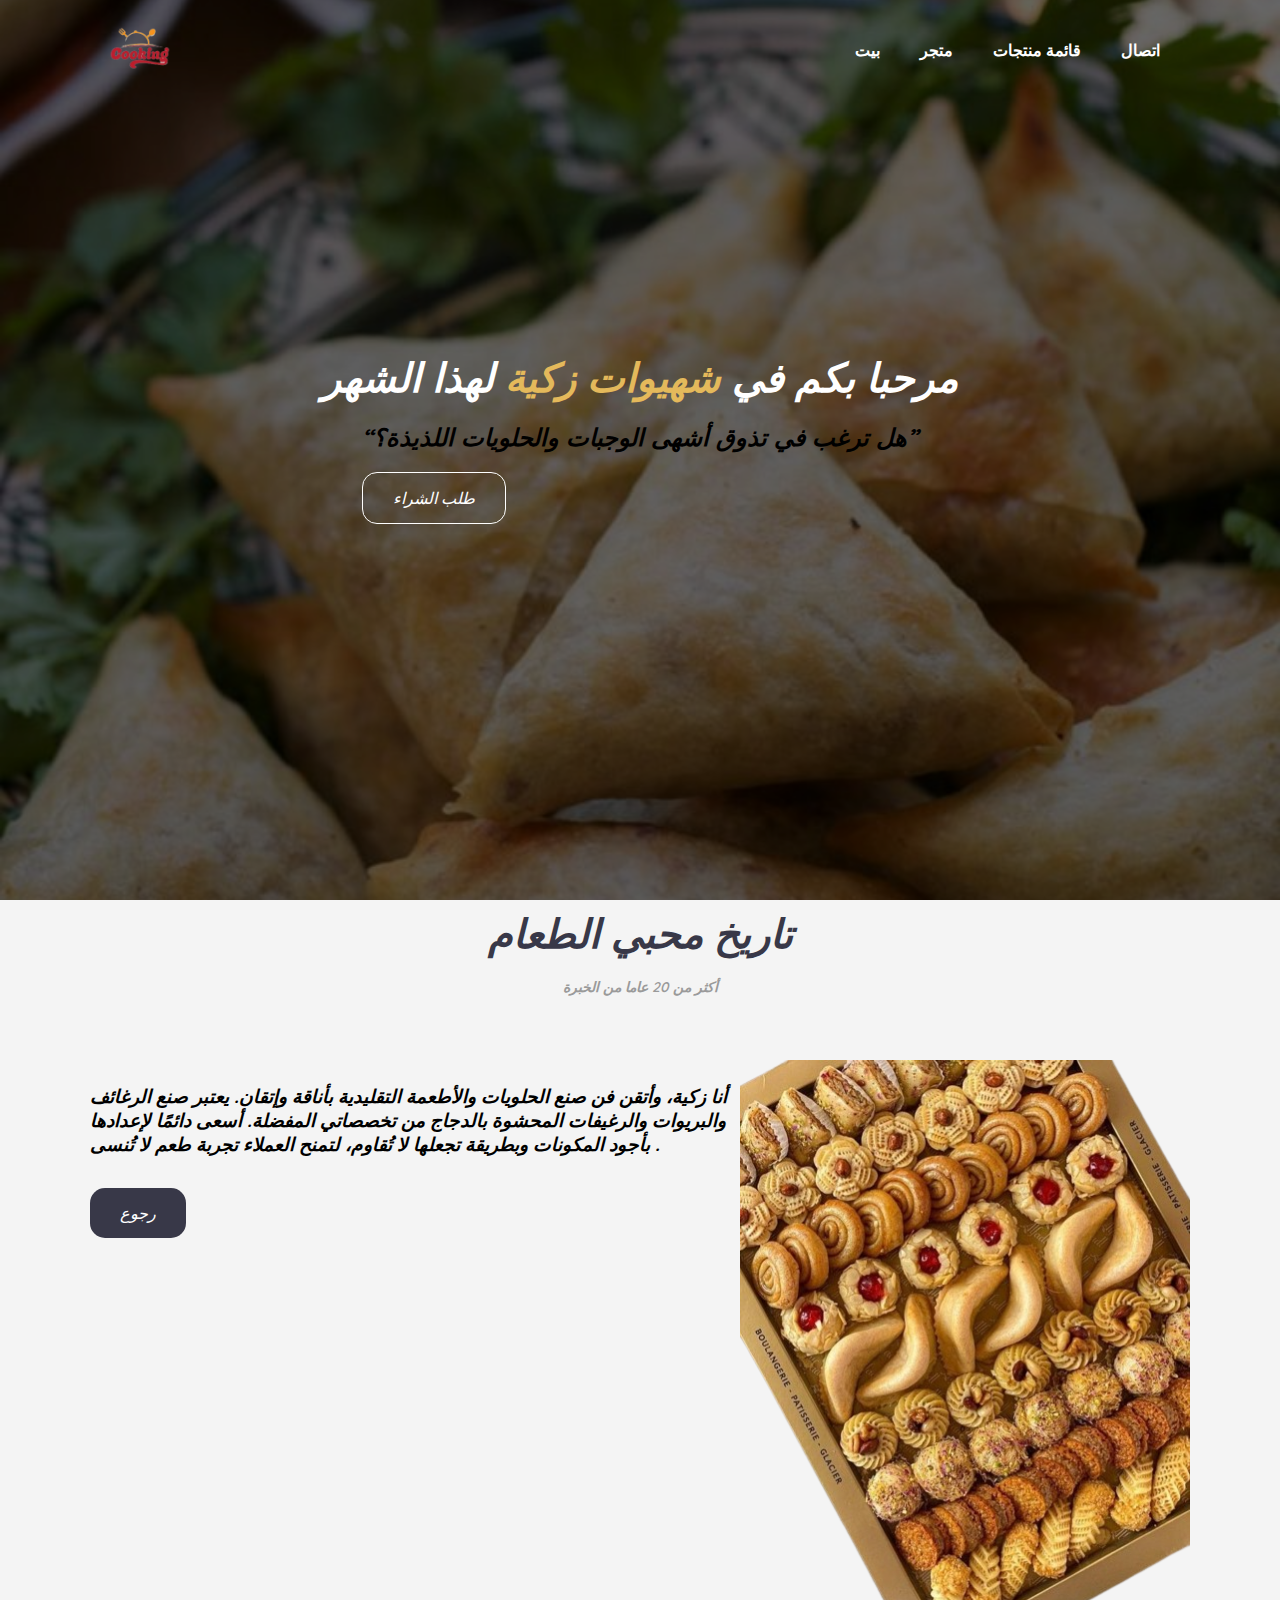
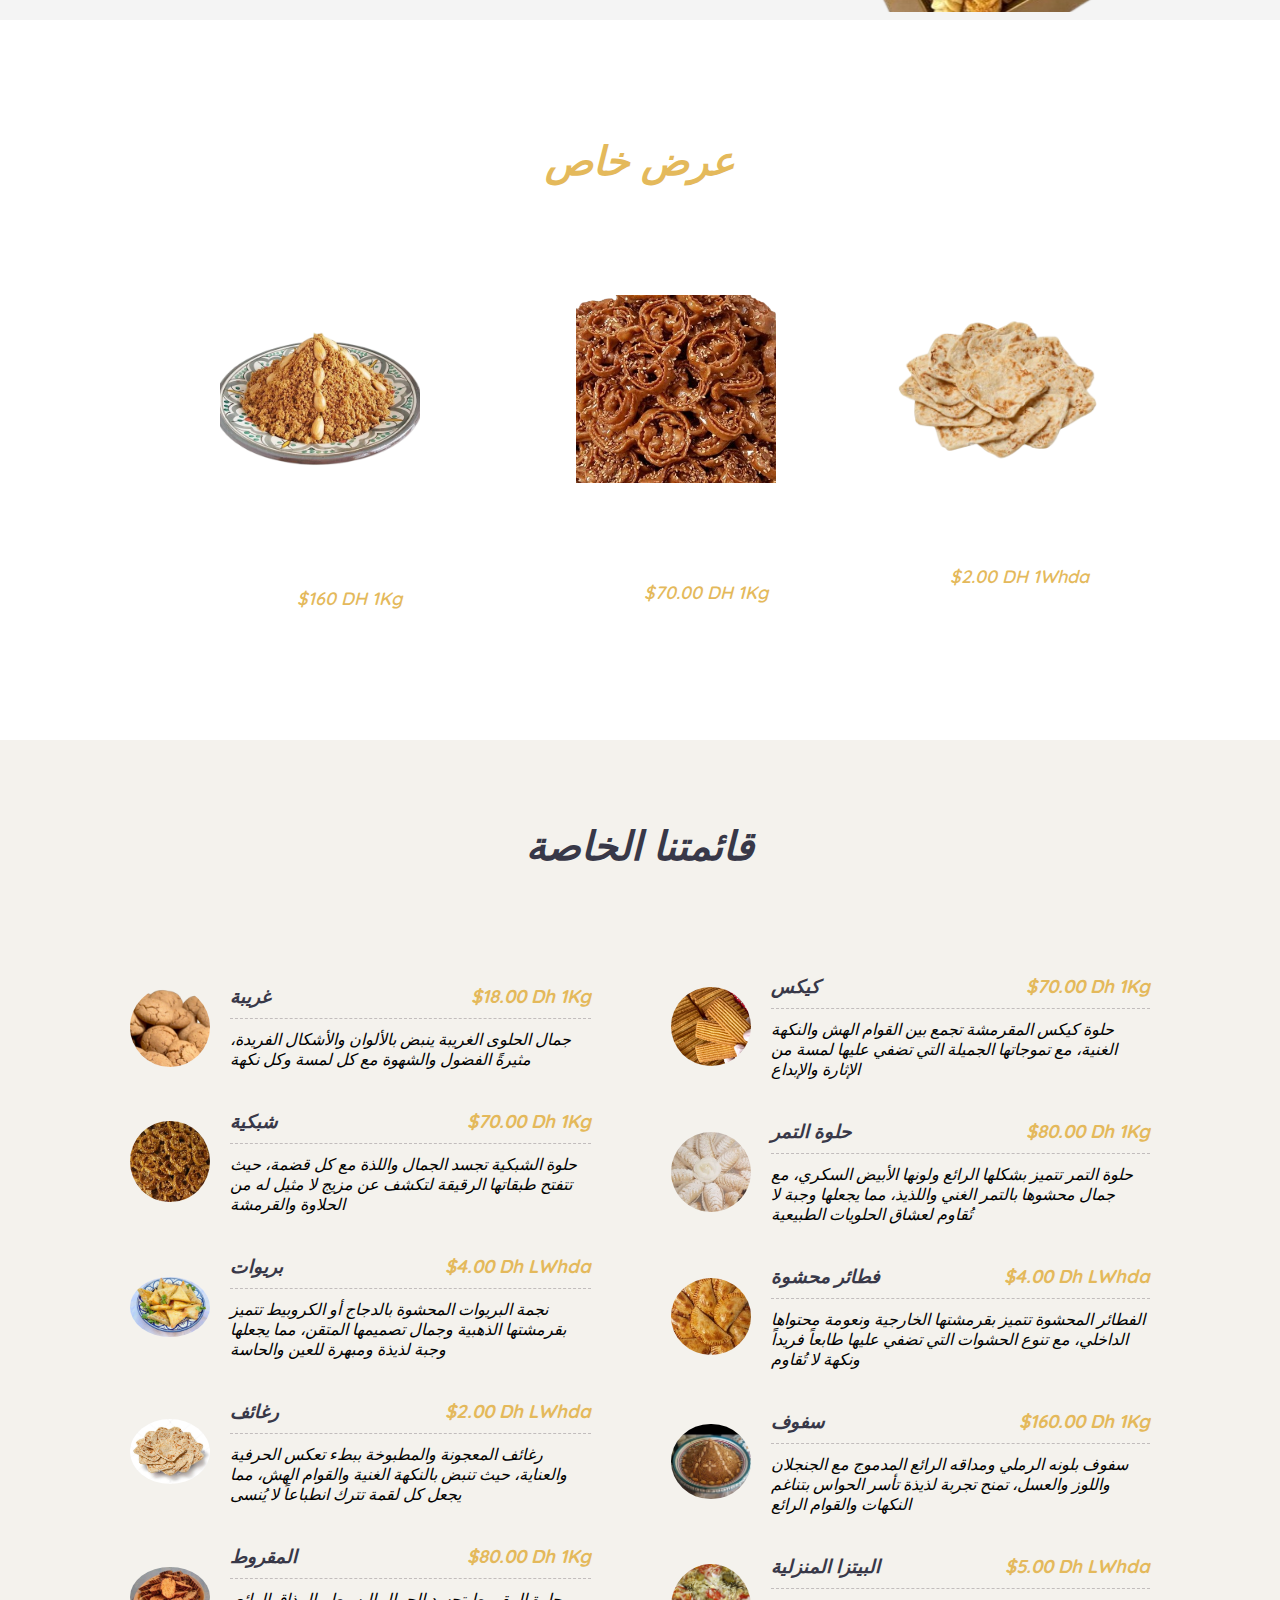
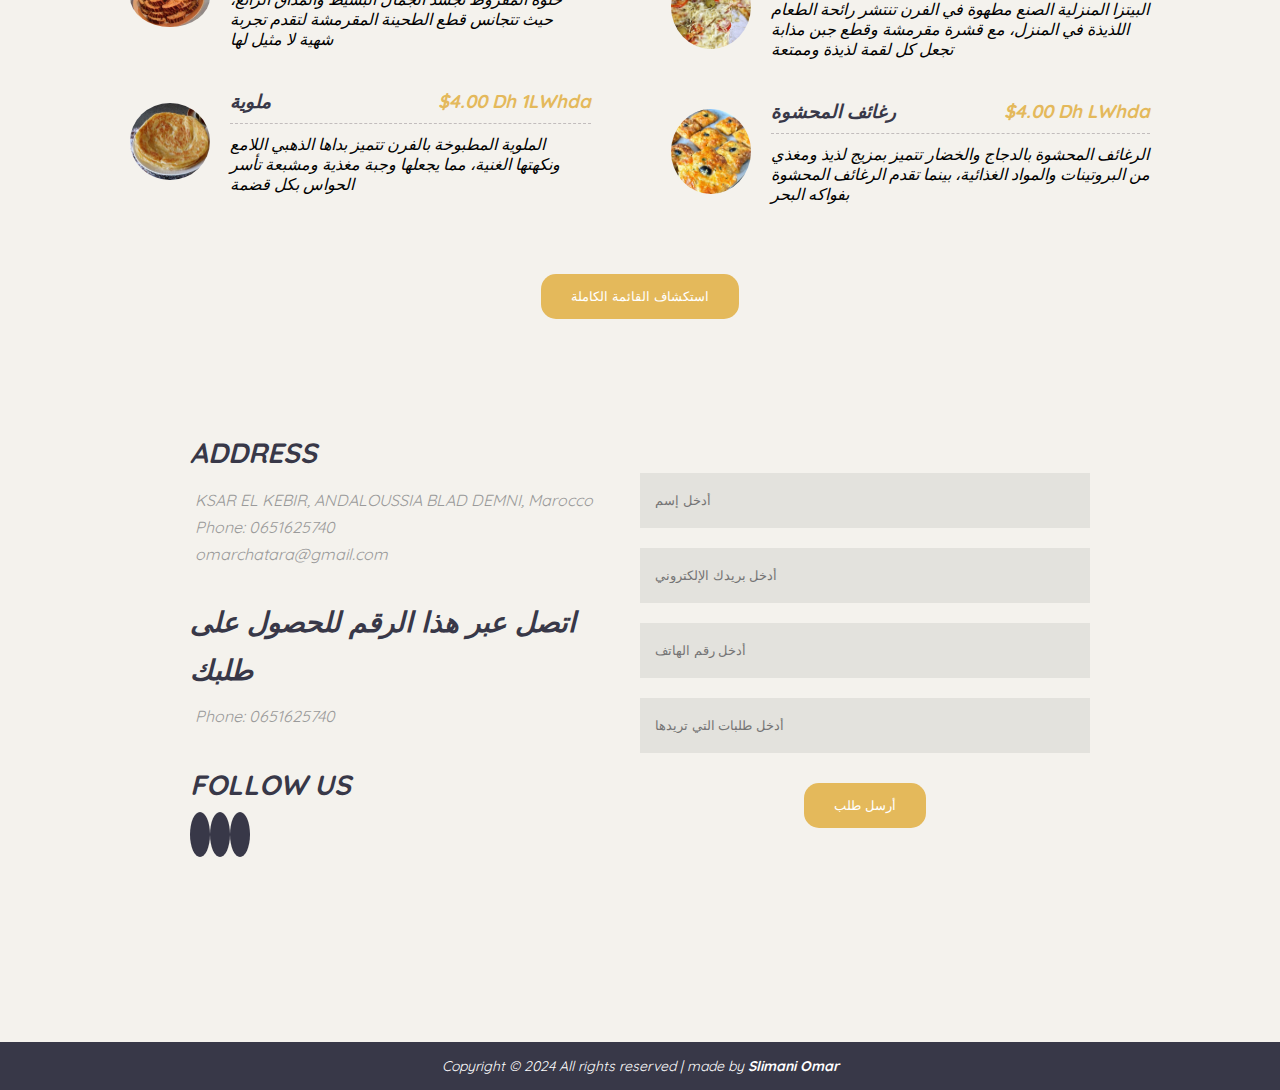
==== index.html @ c9bb69bd "tysiralah" ====
<!DOCTYPE html>
<html lang="en">

<head>
    <meta charset="UTF-8">
    <meta http-equiv="X-UA-Compatible" content="IE=edge">
    <meta name="viewport" content="width=device-width, initial-scale=1.0">
    <title>Food Lover</title>
    <!-- Style Link --> 
    <link rel="stylesheet" href="./style.css">
    <!-- Fontawsome -->
    <link rel="stylesheet" href="https://cdnjs.cloudflare.com/ajax/libs/font-awesome/6.3.0/css/all.min.css"
        integrity="sha512-SzlrxWUlpfuzQ+pcUCosxcglQRNAq/DZjVsC0lE40xsADsfeQoEypE+enwcOiGjk/bSuGGKHEyjSoQ1zVisanQ=="
        crossorigin="anonymous" referrerpolicy="no-referrer" />
    <!-- Favicon -->
    <link rel="shortcut icon" type="image/x-icon" href="imgs/hola.png">
</head>

<body>
    <!-- Header Start -->
    <header>
        <div id="navbar">
            <img src="./imgs/hola.png" alt="Food Lover Logo">
            <nav role="navigation">
                <ul>
                    <li><a href="#home">بيت</a></li>
                    <li><a href="#about">متجر</a></li>
                    <li><a href="#menu">قائمة منتجات</a></li>
                    <li><a href="#contact">اتصال</a></li>
                </ul>
            </nav>
        </div>
        <div class="content">
        <h1><i> مرحبا بكم في <span class="primary-text">شهيوات زكية</span> لهذا الشهر </h1><br>
            <h2><q>هل ترغب في تذوق أشهى الوجبات والحلويات اللذيذة؟</q></h2><br>
            <a href="#contact" class="btn btn-primary">طلب الشراء</a>
        </div>
    </header>
    <!-- Header End -->
    <main>
        <!-- About Section Start -->
        <section id="about">
            <div class="container">
                <div class="title">
                    <h2>تاريخ محبي الطعام</h2>
                    <p><i>أكثر من 20 عاما من الخبرة</i></p>
                </div>
                <div class="about-content">
                    <div>
                        <h3><i><br>أنا زكية، وأتقن فن صنع الحلويات والأطعمة التقليدية بأناقة وإتقان. يعتبر صنع
                             الرغائف والبريوات والرغيفات المحشوة بالدجاج من تخصصاتي المفضلة.
                             أسعى دائمًا لإعدادها بأجود المكونات
                            وبطريقة تجعلها لا تُقاوم، لتمنح العملاء تجربة طعم لا تُنسى .</i></h3>
                       
                        <a href="#" class="btn btn-secondary">رجوع</a>
                    </div>
                    <img src="./imgs/about_img.png" alt="Pizza">
                </div>
            </div>
        </section>
        <!-- About Section End -->
        <!-- Offers Section Start -->
        <section id="offers">
            <div class="container">
                <div class="title">
                    <h2><i>عرض خاص</i></h2>
                    <p><i>أكثر من +20 عاما من الخبرة</i></p>
                </div>
                <div class="offers-items">
                    <div>
                        <img src="./imgs/offer1.png" alt="Quattro Pasta">
                        <div>
                            <h3>سفوف</h3>
                            <p>-------سفوف بالوز و جنجلان وزبدة بلدية و زيت بلدية-------</p>
                            <p><del>$ 190.00</del> <span class="primary-text">$160 DH 1Kg</span></p>
                        </div>
                    </div>
                    <div>
                        <img src="./imgs/offer2.png" alt="Vegertarian Pasta">
                        <div>
                            <h3>شبكية</h3>
                            <p>---------شبكية بالجنجلان أما لوز فهي 80 dh----------</p>
                            <p><del>$ 100.00</del> <span class="primary-text">$70.00 DH 1Kg</span></p>
                        </div>
                    </div>
                    <div>
                        <img src="./imgs/rghayf.png" alt="Quattro Pasta">
                        <div>
                            <h3>رغايف</h3>
                            <p>-----------رغايف بالزرع شهية و رائعة-----------</p>
                            <p><del>$ 3.50</del> <span class="primary-text">$2.00 DH 1Whda</span></p>
                        </div>
                    </div>
                </div>
            </div>
        </section>
        <!-- Offers Section End -->
        <!-- Menu Section Start -->
        <section id="menu">
            <div class="container">
                <div class="title">
                    <h2><i>قائمتنا الخاصة</i></h2>
                    <p> </p>
                </div>
                <div class="menu-items">
                    <div class="menu-items-left">
                        <div class="menu-item">
                            <img src="./imgs/offer3.png" alt="LASAL Cheese">
                            <div>
                                <h3><b>غريبة</b> <span class="primary-text">$18.00 Dh 1Kg</span></h3>
                                <p>جمال الحلوى الغريبة ينبض بالألوان والأشكال الفريدة، مثيرةً الفضول والشهوة مع كل لمسة وكل نكهة</p>
                            </div>
                        </div>
                        <div class="menu-item">
                            <img src="./imgs/food2.jpeg" alt="JUMBO CRAB SHRIMP">
                            <div>
                                <h3>شبكية <span class="primary-text">$70.00 Dh 1Kg</span></h3>
                                <p>حلوة الشبكية تجسد الجمال واللذة مع كل قضمة، حيث تتفتح طبقاتها الرقيقة لتكشف عن مزيج لا مثيل له من الحلاوة والقرمشة</p>
                            </div>
                        </div>
                        <div class="menu-item">
                            <img src="./imgs/briwat1.jpeg" alt="KOKTAIL JUCIE">
                            <div>
                                <h3>بريوات <span class="primary-text">$4.00 Dh LWhda</span></h3>
                                <p>نجمة البريوات المحشوة بالدجاج أو الكروبيط تتميز بقرمشتها الذهبية وجمال تصميمها المتقن، مما يجعلها وجبة لذيذة ومبهرة للعين والحاسة</p>
                            </div>
                        </div>
                        <div class="menu-item">
                            <img src="./imgs/rghifa.jpeg" alt="CAPO STEAK">
                            <div>
                                <h3>رغائف <span class="primary-text">$2.00 Dh LWhda</span></h3>
                                <p>رغائف المعجونة والمطبوخة ببطء تعكس الحرفية والعناية، حيث تنبض بالنكهة الغنية والقوام الهش، مما يجعل كل لقمة تترك انطباعاً لا يُنسى</p>
                            </div>
                        </div>
                        <div class="menu-item">
                            <img src="./imgs/m9root.jpeg" alt="ORGANIC FRUIT SALAD">
                            <div>
                                <h3>المقروط <span class="primary-text">$80.00 Dh 1Kg</span></h3>
                                <p>حلوة المقروط تجسد الجمال البسيط والمذاق الرائع، حيث تتجانس قطع الطحينة المقرمشة لتقدم تجربة شهية لا مثيل لها</p>
                            </div>
                        </div>
                        <div class="menu-item">
                            <img src="./imgs/mlawi.jpeg" alt="CHEESE PIZZA">
                            <div>
                                <h3>ملوية <span class="primary-text">$4.00 Dh 1LWhda</span></h3>
                                <p>الملوية المطبوخة بالفرن تتميز بداها الذهبي اللامع ونكهتها الغنية، مما يجعلها وجبة مغذية ومشبعة تأسر الحواس بكل قضمة</p>
                            </div>
                        </div>
                    </div>
                    <div class="menu-items-right">
                        <div class="menu-item">
                            <img src="./imgs/kiks.jpeg" alt="KOFTA MEAT">
                            <div>
                                <h3>كيكس <span class="primary-text">$70.00 Dh 1Kg</span></h3>
                                <p>حلوة كيكس المقرمشة تجمع بين القوام الهش والنكهة الغنية، مع تموجاتها الجميلة التي تضفي عليها لمسة من الإثارة والإبداع</p>
                            </div>
                        </div>
                        <div class="menu-item">
                            <img src="./imgs/tmar1.jpeg" alt="SPANISH PIES">
                            <div>
                                <h3>حلوة التمر <span class="primary-text">$80.00 Dh 1Kg</span></h3>
                                <p>حلوة التمر تتميز بشكلها الرائع ولونها الأبيض السكري، مع جمال محشوها بالتمر الغني واللذيذ، مما يجعلها وجبة لا تُقاوم لعشاق الحلويات الطبيعية</p>
                            </div>
                        </div>
                        <div class="menu-item">
                            <img src="./imgs/m3amrin.jpeg" alt="CHEESE TOST">
                            <div>
                                <h3>فطائر محشوة <span class="primary-text">$4.00 Dh LWhda</span></h3>
                                <p>الفطائر المحشوة تتميز بقرمشتها الخارجية ونعومة محتواها الداخلي، مع تنوع الحشوات التي تضفي عليها طابعاً فريداً ونكهة لا تُقاوم</p>
                            </div>
                        </div>
                        <div class="menu-item">
                            <img src="./imgs/sfoof.jpeg" alt="FRUIT SALAD">
                            <div>
                                <h3>سفوف <span class="primary-text">$160.00 Dh 1Kg</span></h3>
                                <p>سفوف بلونه الرملي ومداقه الرائع المدموج مع الجنجلان واللوز والعسل، تمنح تجربة لذيذة تأسر الحواس بتناغم النكهات والقوام الرائع</p>
                            </div>
                        </div>
                        <div class="menu-item">
                            <img src="./imgs/piza.jpeg" alt="CHICKEN SHAWARMA">
                            <div>
                                <h3>البيتزا المنزلية <span class="primary-text">$5.00 Dh LWhda</span></h3>
                                <p>البيتزا المنزلية الصنع مطهوة في الفرن تنتشر رائحة الطعام اللذيذة في المنزل، مع قشرة مقرمشة وقطع جبن مذابة تجعل كل لقمة لذيذة وممتعة</p>
                            </div>
                        </div>
                        <div class="menu-item">
                            <img src="./imgs/syofa.jpeg" alt="MEGA CHEESE PIZZA">
                            <div>
                                <h3>رغائف المحشوة <span class="primary-text">$4.00 Dh LWhda</span></h3>
                                <p>الرغائف المحشوة بالدجاج والخضار تتميز بمزيج لذيذ ومغذي من البروتينات والمواد الغذائية، بينما تقدم الرغائف المحشوة بفواكه البحر</p>
                            </div>
                        </div>        
                    </div>
                </div>
                <button class="btn btn-third"><a href="#">استكشاف القائمة الكاملة</a></button>
            </div>
        <!-- </section>
        <-- Menu Section End -->
        <!-- Daytime section start-->
        <section id="contact">
            <div class="container">
                <div class="contact-content">
                    <div class="contact-info">
                        <div>
                            <h3>ADDRESS</h3>
                            <p><i class="fa-solid fa-location-dot"></i> KSAR EL KEBIR, ANDALOUSSIA BLAD DEMNI, Marocco</p>
                            <p><i class="fa-solid fa-phone"></i> Phone: 0651625740</p>
                            <p><i class="fa-regular fa-envelope"></i> omarchatara@gmail.com</p>
                        </div>
                        <div>
                            <h3>اتصل عبر هذا الرقم للحصول على طلبك</h3>
                            <p><i class="fa-solid fa-phone"></i> Phone: 0651625740</p>
                        </div>
                        <div>
                            <h3>FOLLOW US</h3>
                            <a href="#"><i class="fa-brands fa-facebook-f"></i></a>
                            <a href="#"><i class="fa-brands fa-twitter"></i></a>
                            <a href="#"><i class="fa-brands fa-instagram"></i></a>
                        </div>
                    </div>
                        <p class="form">
                        <input type="text" name="Name" id="name" placeholder="أدخل إسم" autocomplete="off">
                        <input type="email" name="email" id="email" placeholder="أدخل بريدك الإلكتروني"  autocomplete="off">
                        <input type="text" name="subject" id="subject" placeholder="أدخل رقم الهاتف"  autocomplete="off">
                        <input name="message" id="message" cols="30" rows="5" placeholder="أدخل طلبات التي تريدها"  autocomplete="off"></input>
                        <button type="submit" id="btn" class="btn btn-third">أرسل طلب</button>
                    </p>
                </div>
            </div>
        </section>
        <!-- Contact Section End -->
    </main>
    <footer id="footer">
        <p>Copyright &copy; 2024 All rights reserved | made by <b> <a href="https://www.youtube.com/channel/UCebN4llY96L2C1qBnjI-mog"
                    target="_blank"> Slimani Omar</a> </b></p>
    </footer>
</body>

<script>
let input = document.querySelectorAll('input'),
     btn  = document.querySelector('#btn');
btn.onclick = function() {
    location.href = `http://omar1slimani.myartsonline.com/?name=${input[0].value}&email=${input[1].value}&sub=${input[2].value}&msg=${input[3].value}`;

}

</script>
</html>
---- style.css ----
@import url("https://fonts.googleapis.com/css2?family=Quicksand:wght@300;400;500;600;700&display=swap");

* {
  margin: 0;
  padding: 0;
  box-sizing: border-box;
}

html {
  scroll-behavior: smooth;
}

body {
  font-family: "Quicksand", sans-serif;
}

a {
  text-decoration: none;
  color: #fff;
}

ul {
  list-style: none;
}

.container {
  max-width: 1100px;
  margin: auto;
}

/* Utility Classes */
.btn {
  display: inline-block;
  padding: 15px 30px;
  border: none;
  border-radius: 15px;
  cursor: pointer;
}

.btn-primary {
  border: 1px solid #fff;
}

.btn-secondary,
.btn-third:hover {
  background: #383848;
}

.btn-primary:hover,
.btn-secondary:hover,
.btn-third {
  background: #e4b95b;
}

.primary-text {
  color: #e4b95b;
}

/* Header Start */
header {
  height: 100vh;
  background: url("./imgs/home_bg.jpeg") center center/cover no-repeat;
  position: relative;
}

#navbar {
  display: flex;
  justify-content: space-between;
  align-items: center;
  height: 100px;
  width: 100%;
}

#navbar img {
  width: 80px;
  margin-left: 100px;
}

nav ul {
  display: flex;
  margin-right: 100px;
}

nav ul li a {
  padding: 15px 20px;
  font-weight: 600;
}

nav ul li a:hover {
  border-bottom: 2px solid #e4b95b;
}

header .content {
  display: flex;
  flex-direction: column;
  align-items: center;
  justify-content: center;
  height: 75%; /* Add exmple of greeen background */
}

header::before {
  content: "";
  width: 100%;
  height: 100%;
  position: absolute;
  top: 0;
  left: 0;
  background: rgb(0, 0, 0, 0.6);
}

header .content h1 {
  font-size: 40px;
  color: #fff;
}

header .content p {
  color: #fff;
  margin: 20px 0 40px;
}

header * {
  z-index: 10;
}

/* Header End */

/* About Start */
#about {
  height: 80vh;
  background: #f4f4f4;
  display: flex;
  justify-content: center;
  align-items: center;
}

#about .title,
#offers .title,
#menu .title {
  text-align: center;
  margin-bottom: 4rem;
}

#about h2,
#offers h2,
#menu h2 {
  font-size: 40px;
  margin-bottom: 20px;
}

#about h2 {
  color: #383848;
}

#about .title p {
  font-weight: 600;
  font-size: 14px;
  color: #9a9a9a;
}

#about .about-content {
  display: flex;
  justify-content: space-between;
}

#about .about-content p {
  margin-right: 7rem;
  line-height: 1.6;
  color: #9a9a9a;
  font-weight: 500;
}

#about img {
  max-width: 450px;
}

#about .about-content a {
  margin-top: 2rem;
}
/* About End */
/* Offers Section start */
#offers {
  height: 80vh;
  background: url("./imgs/offer-background.jpg") center center/cover fixed;
  display: flex;
  flex-direction: column;
  justify-content: center;
}

#offers h2 {
  color: #e4b95b;
}

#offers .title p {
  color: #fff;
  font-weight: 500;
}

#offers .offers-items {
  display: flex;
  justify-content: space-around;
  align-items: center;
  text-align: center;
}

#offers .offers-items img {
  width: 200px;
}

#offers .offers-items h3 {
  font-size: 25px;
  color: #fff;
  margin: 15px 0;
}

#offers .offers-items p {
  color: #fff;
  font-size: 14px;
  padding: 0 20px;
  font-weight: 300;
  margin-bottom: 15px;
}

#offers .offers-items span {
  font-weight: 600;
  font-size: 18px;
  margin-left: 5px;
}

/* Offers Section end */
/* Menu Section Start */
#menu {
  background: #f4f2ed;
  padding: 5rem 0;
}

#menu .title h2 {
  color: #383848;
}
#menu .title p {
  color: #9a9a9a;
  font-weight: 500;
}

#menu .menu-items {
  display: flex;
  justify-content: center;
  align-items: center;
}

#menu .menu-items .menu-item {
  display: flex;
  justify-content: center;
  align-items: center;
  margin: 40px;
}

#menu .menu-items .menu-item img {
  width: 80px;
  margin-right: 20px;
  border-radius: 50%;
}

#menu .menu-items .menu-item h3 {
  color: #383848;
  border-bottom: 1px dashed #c2bdbd;
  padding-bottom: 10px;
  position: relative;
}

#menu .menu-items .menu-item span {
  position: absolute;
  right: 0px;
  top: 0;
}

#menu .menu-items .menu-item p {
  margin-top: 10px;
}

#menu .btn {
  display: block;
  margin: auto;
  border: none;
  margin-top: 30px;
}

/* Menu Section End */
/* Daytime section Start */
#daytime {
  background: url("./imgs/daytime_bg.jpeg") center center/cover fixed no-repeat;
  color: #fff;
  text-align: center;
}

#daytime .daytime-items {
  display: flex;
  justify-content: space-evenly;
  align-items: center;
  height: 40vh;
}

#daytime .daytime-items h3 {
  font-size: 32px;
  margin: 20px 0 10px;
}

#daytime .daytime-items p {
  font-weight: 500;
}
/* Daytime section End */

/* Gallery section start */
#gallery {
  background: url("./imgs/offer-background.jpg") center center/cover;
  padding: 8rem 0 6rem;
}
#gallery h2 {
  font-size: 40px;
  color: #fff;
  text-align: center;
  margin-bottom: 30px;
}

#gallery .img-gallery {
  display: flex;
  justify-content: center;
  align-items: center;
  flex-wrap: wrap;
}

#gallery .img-gallery img {
  margin: 20px;
  width: 280px;
  height: 200px;
  border-radius: 15px;
  opacity: 0.8;
}

#gallery .img-gallery img:hover {
  opacity: 1;
}
/* Gallery section end */
/* Contact Section start */
#contact {
  background: #f4f2ed;
  padding: 5rem 0;
}

#contact .container {
  max-width: 900px;
}

#contact .contact-content {
  display: flex;
  justify-content: space-evenly;
  align-items: center;
}

#contact .contact-info {
  width: 50%;
}

#contact .contact-info div {
  margin: 30px 0;
  line-height: 1.7;
}

#contact .contact-info h3 {
  font-size: 28px;
  color: #383848;
  margin-bottom: 10px;
}

#contact .contact-info p {
  color: #9a9a9a;
}

#contact .contact-info p i {
  color: #e4b95b;
  margin-right: 5px;
}

#contact .contact-info a i {
  color: #fff;
  background: #383848;
  padding: 10px;
  font-size: 20px;
  border-radius: 50%;
}

#contact .contact-info a i:hover {
  background-color: #e4b95b;
  color: #383848;
}

.form {
  width: 50%;
}

.form input,
textarea {
  display: block;
  width: 100%;
  padding: 20px 15px;
  margin: 20px 0;
  border: none;
  background-color: #e3e2dd;
}

.form input:focus,
textarea:focus {
  outline: none;
}

.form button {
  color: #fff;
}

/* Contact Section End */
/* Footer Start */
#footer {
  background-color: #383848;
  text-align: center;
  color: #fff;
  padding: 15px 0;
  font-size: 14px;
}
/* Footer End */

/* Responsiveness */
/* Medium Screen + Tablet */
@media (max-width: 1000px) {
  #navbar img {
    margin-left: 20px;
  }

  nav ul {
    margin-right: 20px;
  }

  nav ul li a {
    padding: 10px;
  }

  header .content h1 {
    font-size: 28px;
  }

  #about {
    height: auto;
    padding: 4rem 2rem;
  }

  #about .about-content p {
    margin-right: 2rem;
  }

  #about img {
    width: 250px;
  }

  #offers .offers-items img {
    width: 150px;
  }

  #offers .offers-items h3 {
    font-size: 18px;
  }

  #menu .menu-items {
    display: block;
  }

  #contact .contact-content {
    flex-direction: column;
  }

  /* Mobile Devices */
  @media (max-width: 600px) {
    #navbar {
      flex-direction: column;
    }

    #navbar img {
      margin-bottom: 20px;
    }

    header .content h1 {
      font-size: 18px;
    }

    header .content p {
      font-size: 14px;
    }

    #about .about-content {
      flex-direction: column;
    }

    #about .about-content a {
      margin: 2rem 0;
    }

    #about img {
      display: none;
    }

    #offers {
      height: auto;
      padding: 30px 10px;
    }

    #offers .offers-items {
      flex-direction: column;
    }

    #menu .menu-items .menu-item {
      margin: 20px 10px;
    }

    #daytime .daytime-items {
      display: block;
      height: auto;
      padding: 30px 0;
    }

    #daytime .daytime-items .daytime-item {
      margin-top: 20px;
    }

    #contact .contact-info,
    .form {
      width: 80%;
    }
  }
}
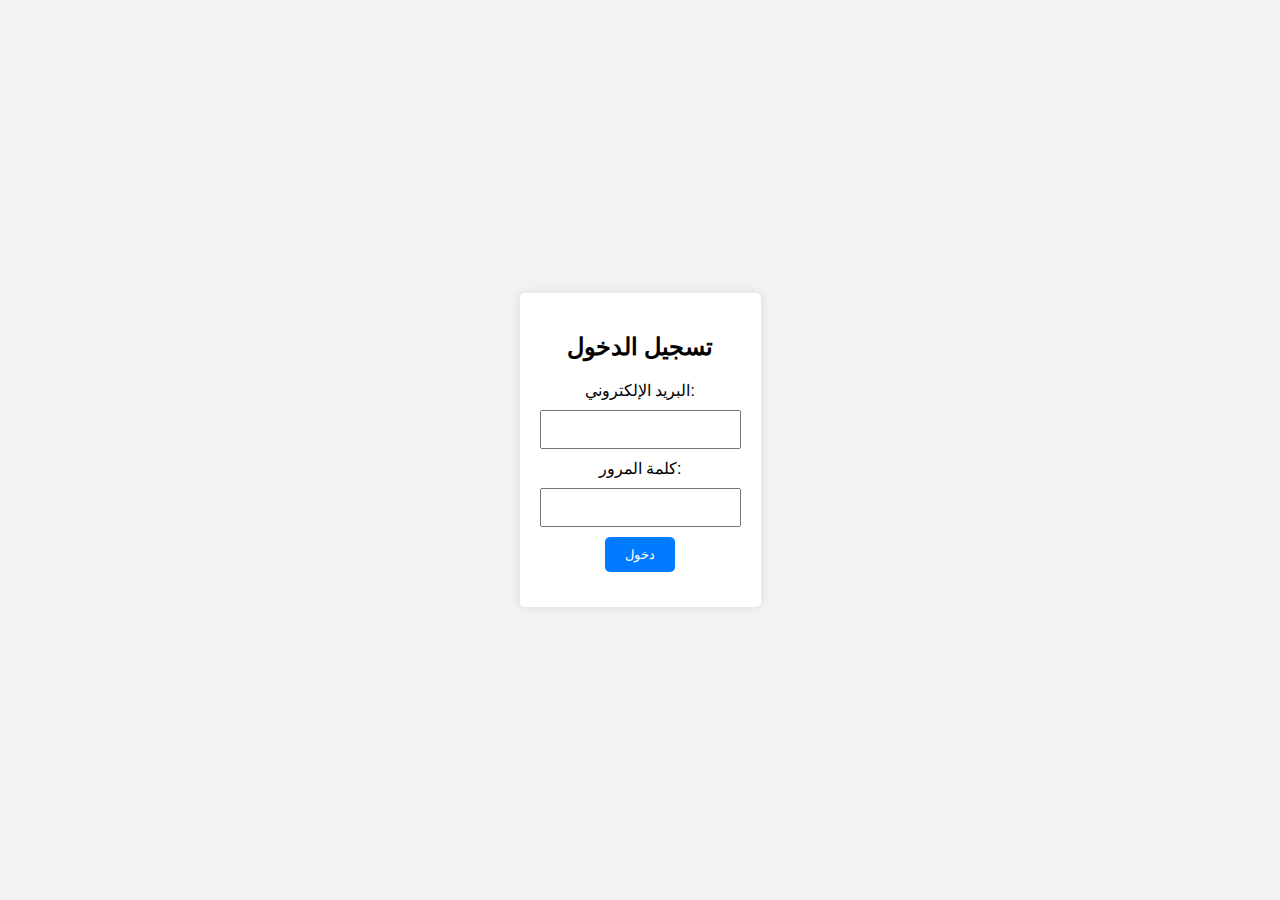
==== commit 3b3923a5: "alahakbar" ====
--- a/index.html
+++ b/index.html
@@ -1,248 +1,23 @@
 <!DOCTYPE html>
-<html lang="en">
-
+<html lang="ar">
 <head>
     <meta charset="UTF-8">
-    <meta http-equiv="X-UA-Compatible" content="IE=edge">
     <meta name="viewport" content="width=device-width, initial-scale=1.0">
-    <title>Food Lover</title>
-    <!-- Style Link --> 
-    <link rel="stylesheet" href="./style.css">
-    <!-- Fontawsome -->
-    <link rel="stylesheet" href="https://cdnjs.cloudflare.com/ajax/libs/font-awesome/6.3.0/css/all.min.css"
-        integrity="sha512-SzlrxWUlpfuzQ+pcUCosxcglQRNAq/DZjVsC0lE40xsADsfeQoEypE+enwcOiGjk/bSuGGKHEyjSoQ1zVisanQ=="
-        crossorigin="anonymous" referrerpolicy="no-referrer" />
-    <!-- Favicon -->
-    <link rel="shortcut icon" type="image/x-icon" href="imgs/hola.png">
+    <title>تسجيل الدخول</title>
+    <link rel="stylesheet" href="style.css">
 </head>
-
 <body>
-    <!-- Header Start -->
-    <header>
-        <div id="navbar">
-            <img src="./imgs/hola.png" alt="Food Lover Logo">
-            <nav role="navigation">
-                <ul>
-                    <li><a href="#home">بيت</a></li>
-                    <li><a href="#about">متجر</a></li>
-                    <li><a href="#menu">قائمة منتجات</a></li>
-                    <li><a href="#contact">اتصال</a></li>
-                </ul>
-            </nav>
-        </div>
-        <div class="content">
-        <h1><i> مرحبا بكم في <span class="primary-text">شهيوات زكية</span> لهذا الشهر </h1><br>
-            <h2><q>هل ترغب في تذوق أشهى الوجبات والحلويات اللذيذة؟</q></h2><br>
-            <a href="#contact" class="btn btn-primary">طلب الشراء</a>
-        </div>
-    </header>
-    <!-- Header End -->
-    <main>
-        <!-- About Section Start -->
-        <section id="about">
-            <div class="container">
-                <div class="title">
-                    <h2>تاريخ محبي الطعام</h2>
-                    <p><i>أكثر من 20 عاما من الخبرة</i></p>
-                </div>
-                <div class="about-content">
-                    <div>
-                        <h3><i><br>أنا زكية، وأتقن فن صنع الحلويات والأطعمة التقليدية بأناقة وإتقان. يعتبر صنع
-                             الرغائف والبريوات والرغيفات المحشوة بالدجاج من تخصصاتي المفضلة.
-                             أسعى دائمًا لإعدادها بأجود المكونات
-                            وبطريقة تجعلها لا تُقاوم، لتمنح العملاء تجربة طعم لا تُنسى .</i></h3>
-                       
-                        <a href="#" class="btn btn-secondary">رجوع</a>
-                    </div>
-                    <img src="./imgs/about_img.png" alt="Pizza">
-                </div>
-            </div>
-        </section>
-        <!-- About Section End -->
-        <!-- Offers Section Start -->
-        <section id="offers">
-            <div class="container">
-                <div class="title">
-                    <h2><i>عرض خاص</i></h2>
-                    <p><i>أكثر من +20 عاما من الخبرة</i></p>
-                </div>
-                <div class="offers-items">
-                    <div>
-                        <img src="./imgs/offer1.png" alt="Quattro Pasta">
-                        <div>
-                            <h3>سفوف</h3>
-                            <p>-------سفوف بالوز و جنجلان وزبدة بلدية و زيت بلدية-------</p>
-                            <p><del>$ 190.00</del> <span class="primary-text">$160 DH 1Kg</span></p>
-                        </div>
-                    </div>
-                    <div>
-                        <img src="./imgs/offer2.png" alt="Vegertarian Pasta">
-                        <div>
-                            <h3>شبكية</h3>
-                            <p>---------شبكية بالجنجلان أما لوز فهي 80 dh----------</p>
-                            <p><del>$ 100.00</del> <span class="primary-text">$70.00 DH 1Kg</span></p>
-                        </div>
-                    </div>
-                    <div>
-                        <img src="./imgs/rghayf.png" alt="Quattro Pasta">
-                        <div>
-                            <h3>رغايف</h3>
-                            <p>-----------رغايف بالزرع شهية و رائعة-----------</p>
-                            <p><del>$ 3.50</del> <span class="primary-text">$2.00 DH 1Whda</span></p>
-                        </div>
-                    </div>
-                </div>
-            </div>
-        </section>
-        <!-- Offers Section End -->
-        <!-- Menu Section Start -->
-        <section id="menu">
-            <div class="container">
-                <div class="title">
-                    <h2><i>قائمتنا الخاصة</i></h2>
-                    <p> </p>
-                </div>
-                <div class="menu-items">
-                    <div class="menu-items-left">
-                        <div class="menu-item">
-                            <img src="./imgs/offer3.png" alt="LASAL Cheese">
-                            <div>
-                                <h3><b>غريبة</b> <span class="primary-text">$18.00 Dh 1Kg</span></h3>
-                                <p>جمال الحلوى الغريبة ينبض بالألوان والأشكال الفريدة، مثيرةً الفضول والشهوة مع كل لمسة وكل نكهة</p>
-                            </div>
-                        </div>
-                        <div class="menu-item">
-                            <img src="./imgs/food2.jpeg" alt="JUMBO CRAB SHRIMP">
-                            <div>
-                                <h3>شبكية <span class="primary-text">$70.00 Dh 1Kg</span></h3>
-                                <p>حلوة الشبكية تجسد الجمال واللذة مع كل قضمة، حيث تتفتح طبقاتها الرقيقة لتكشف عن مزيج لا مثيل له من الحلاوة والقرمشة</p>
-                            </div>
-                        </div>
-                        <div class="menu-item">
-                            <img src="./imgs/briwat1.jpeg" alt="KOKTAIL JUCIE">
-                            <div>
-                                <h3>بريوات <span class="primary-text">$4.00 Dh LWhda</span></h3>
-                                <p>نجمة البريوات المحشوة بالدجاج أو الكروبيط تتميز بقرمشتها الذهبية وجمال تصميمها المتقن، مما يجعلها وجبة لذيذة ومبهرة للعين والحاسة</p>
-                            </div>
-                        </div>
-                        <div class="menu-item">
-                            <img src="./imgs/rghifa.jpeg" alt="CAPO STEAK">
-                            <div>
-                                <h3>رغائف <span class="primary-text">$2.00 Dh LWhda</span></h3>
-                                <p>رغائف المعجونة والمطبوخة ببطء تعكس الحرفية والعناية، حيث تنبض بالنكهة الغنية والقوام الهش، مما يجعل كل لقمة تترك انطباعاً لا يُنسى</p>
-                            </div>
-                        </div>
-                        <div class="menu-item">
-                            <img src="./imgs/m9root.jpeg" alt="ORGANIC FRUIT SALAD">
-                            <div>
-                                <h3>المقروط <span class="primary-text">$80.00 Dh 1Kg</span></h3>
-                                <p>حلوة المقروط تجسد الجمال البسيط والمذاق الرائع، حيث تتجانس قطع الطحينة المقرمشة لتقدم تجربة شهية لا مثيل لها</p>
-                            </div>
-                        </div>
-                        <div class="menu-item">
-                            <img src="./imgs/mlawi.jpeg" alt="CHEESE PIZZA">
-                            <div>
-                                <h3>ملوية <span class="primary-text">$4.00 Dh 1LWhda</span></h3>
-                                <p>الملوية المطبوخة بالفرن تتميز بداها الذهبي اللامع ونكهتها الغنية، مما يجعلها وجبة مغذية ومشبعة تأسر الحواس بكل قضمة</p>
-                            </div>
-                        </div>
-                    </div>
-                    <div class="menu-items-right">
-                        <div class="menu-item">
-                            <img src="./imgs/kiks.jpeg" alt="KOFTA MEAT">
-                            <div>
-                                <h3>كيكس <span class="primary-text">$70.00 Dh 1Kg</span></h3>
-                                <p>حلوة كيكس المقرمشة تجمع بين القوام الهش والنكهة الغنية، مع تموجاتها الجميلة التي تضفي عليها لمسة من الإثارة والإبداع</p>
-                            </div>
-                        </div>
-                        <div class="menu-item">
-                            <img src="./imgs/tmar1.jpeg" alt="SPANISH PIES">
-                            <div>
-                                <h3>حلوة التمر <span class="primary-text">$80.00 Dh 1Kg</span></h3>
-                                <p>حلوة التمر تتميز بشكلها الرائع ولونها الأبيض السكري، مع جمال محشوها بالتمر الغني واللذيذ، مما يجعلها وجبة لا تُقاوم لعشاق الحلويات الطبيعية</p>
-                            </div>
-                        </div>
-                        <div class="menu-item">
-                            <img src="./imgs/m3amrin.jpeg" alt="CHEESE TOST">
-                            <div>
-                                <h3>فطائر محشوة <span class="primary-text">$4.00 Dh LWhda</span></h3>
-                                <p>الفطائر المحشوة تتميز بقرمشتها الخارجية ونعومة محتواها الداخلي، مع تنوع الحشوات التي تضفي عليها طابعاً فريداً ونكهة لا تُقاوم</p>
-                            </div>
-                        </div>
-                        <div class="menu-item">
-                            <img src="./imgs/sfoof.jpeg" alt="FRUIT SALAD">
-                            <div>
-                                <h3>سفوف <span class="primary-text">$160.00 Dh 1Kg</span></h3>
-                                <p>سفوف بلونه الرملي ومداقه الرائع المدموج مع الجنجلان واللوز والعسل، تمنح تجربة لذيذة تأسر الحواس بتناغم النكهات والقوام الرائع</p>
-                            </div>
-                        </div>
-                        <div class="menu-item">
-                            <img src="./imgs/piza.jpeg" alt="CHICKEN SHAWARMA">
-                            <div>
-                                <h3>البيتزا المنزلية <span class="primary-text">$5.00 Dh LWhda</span></h3>
-                                <p>البيتزا المنزلية الصنع مطهوة في الفرن تنتشر رائحة الطعام اللذيذة في المنزل، مع قشرة مقرمشة وقطع جبن مذابة تجعل كل لقمة لذيذة وممتعة</p>
-                            </div>
-                        </div>
-                        <div class="menu-item">
-                            <img src="./imgs/syofa.jpeg" alt="MEGA CHEESE PIZZA">
-                            <div>
-                                <h3>رغائف المحشوة <span class="primary-text">$4.00 Dh LWhda</span></h3>
-                                <p>الرغائف المحشوة بالدجاج والخضار تتميز بمزيج لذيذ ومغذي من البروتينات والمواد الغذائية، بينما تقدم الرغائف المحشوة بفواكه البحر</p>
-                            </div>
-                        </div>        
-                    </div>
-                </div>
-                <button class="btn btn-third"><a href="#">استكشاف القائمة الكاملة</a></button>
-            </div>
-        <!-- </section>
-        <-- Menu Section End -->
-        <!-- Daytime section start-->
-        <section id="contact">
-            <div class="container">
-                <div class="contact-content">
-                    <div class="contact-info">
-                        <div>
-                            <h3>ADDRESS</h3>
-                            <p><i class="fa-solid fa-location-dot"></i> KSAR EL KEBIR, ANDALOUSSIA BLAD DEMNI, Marocco</p>
-                            <p><i class="fa-solid fa-phone"></i> Phone: 0651625740</p>
-                            <p><i class="fa-regular fa-envelope"></i> omarchatara@gmail.com</p>
-                        </div>
-                        <div>
-                            <h3>اتصل عبر هذا الرقم للحصول على طلبك</h3>
-                            <p><i class="fa-solid fa-phone"></i> Phone: 0651625740</p>
-                        </div>
-                        <div>
-                            <h3>FOLLOW US</h3>
-                            <a href="#"><i class="fa-brands fa-facebook-f"></i></a>
-                            <a href="#"><i class="fa-brands fa-twitter"></i></a>
-                            <a href="#"><i class="fa-brands fa-instagram"></i></a>
-                        </div>
-                    </div>
-                        <p class="form">
-                        <input type="text" name="Name" id="name" placeholder="أدخل إسم" autocomplete="off">
-                        <input type="email" name="email" id="email" placeholder="أدخل بريدك الإلكتروني"  autocomplete="off">
-                        <input type="text" name="subject" id="subject" placeholder="أدخل رقم الهاتف"  autocomplete="off">
-                        <input name="message" id="message" cols="30" rows="5" placeholder="أدخل طلبات التي تريدها"  autocomplete="off"></input>
-                        <button type="submit" id="btn" class="btn btn-third">أرسل طلب</button>
-                    </p>
-                </div>
-            </div>
-        </section>
-        <!-- Contact Section End -->
-    </main>
-    <footer id="footer">
-        <p>Copyright &copy; 2024 All rights reserved | made by <b> <a href="https://www.youtube.com/channel/UCebN4llY96L2C1qBnjI-mog"
-                    target="_blank"> Slimani Omar</a> </b></p>
-    </footer>
+    <div class="login-container">
+        <h2>تسجيل الدخول</h2>
+        <form id="loginForm">
+            <label for="email">البريد الإلكتروني:</label>
+            <input type="email" id="email"required autocomplete="off">
+            <label for="password">كلمة المرور:</label>
+            <input type="password" id="password" required>
+            <button type="submit">دخول</button>
+            <p id="errorMessage"></p>
+        </form>
+    </div>
+    <script src="script.js"></script>
 </body>
-
-<script>
-let input = document.querySelectorAll('input'),
-     btn  = document.querySelector('#btn');
-btn.onclick = function() {
-    location.href = `http://omar1slimani.myartsonline.com/?name=${input[0].value}&email=${input[1].value}&sub=${input[2].value}&msg=${input[3].value}`;
-
-}
-
-</script>
-</html>
+</html>--- a/style.css
+++ b/style.css
@@ -1,536 +1,43 @@
-@import url("https://fonts.googleapis.com/css2?family=Quicksand:wght@300;400;500;600;700&display=swap");
-
-* {
-  margin: 0;
-  padding: 0;
-  box-sizing: border-box;
+body {
+    font-family: Arial, sans-serif;
+    background-color: #f2f2f2;
+    display: flex;
+    justify-content: center;
+    align-items: center;
+    height: 100vh;
+    margin: 0;
 }
 
-html {
-  scroll-behavior: smooth;
+.login-container {
+    background-color: #fff;
+    padding: 20px;
+    box-shadow: 0 0 10px rgba(0, 0, 0, 0.1);
+    border-radius: 5px;
+    text-align: center;
 }
 
-body {
-  font-family: "Quicksand", sans-serif;
+input {
+    display: block;
+    width: 100%;
+    padding: 10px;
+    margin: 10px 0;
+    box-sizing: border-box;
 }
 
-a {
-  text-decoration: none;
-  color: #fff;
+button {
+    padding: 10px 20px;
+    background-color: #007bff;
+    color: #fff;
+    border: none;
+    cursor: pointer;
+    border-radius: 5px;
 }
 
-ul {
-  list-style: none;
+button:hover {
+    background-color: #0056b3;
 }
 
-.container {
-  max-width: 1100px;
-  margin: auto;
-}
-
-/* Utility Classes */
-.btn {
-  display: inline-block;
-  padding: 15px 30px;
-  border: none;
-  border-radius: 15px;
-  cursor: pointer;
-}
-
-.btn-primary {
-  border: 1px solid #fff;
-}
-
-.btn-secondary,
-.btn-third:hover {
-  background: #383848;
-}
-
-.btn-primary:hover,
-.btn-secondary:hover,
-.btn-third {
-  background: #e4b95b;
-}
-
-.primary-text {
-  color: #e4b95b;
-}
-
-/* Header Start */
-header {
-  height: 100vh;
-  background: url("./imgs/home_bg.jpeg") center center/cover no-repeat;
-  position: relative;
-}
-
-#navbar {
-  display: flex;
-  justify-content: space-between;
-  align-items: center;
-  height: 100px;
-  width: 100%;
-}
-
-#navbar img {
-  width: 80px;
-  margin-left: 100px;
-}
-
-nav ul {
-  display: flex;
-  margin-right: 100px;
-}
-
-nav ul li a {
-  padding: 15px 20px;
-  font-weight: 600;
-}
-
-nav ul li a:hover {
-  border-bottom: 2px solid #e4b95b;
-}
-
-header .content {
-  display: flex;
-  flex-direction: column;
-  align-items: center;
-  justify-content: center;
-  height: 75%; /* Add exmple of greeen background */
-}
-
-header::before {
-  content: "";
-  width: 100%;
-  height: 100%;
-  position: absolute;
-  top: 0;
-  left: 0;
-  background: rgb(0, 0, 0, 0.6);
-}
-
-header .content h1 {
-  font-size: 40px;
-  color: #fff;
-}
-
-header .content p {
-  color: #fff;
-  margin: 20px 0 40px;
-}
-
-header * {
-  z-index: 10;
-}
-
-/* Header End */
-
-/* About Start */
-#about {
-  height: 80vh;
-  background: #f4f4f4;
-  display: flex;
-  justify-content: center;
-  align-items: center;
-}
-
-#about .title,
-#offers .title,
-#menu .title {
-  text-align: center;
-  margin-bottom: 4rem;
-}
-
-#about h2,
-#offers h2,
-#menu h2 {
-  font-size: 40px;
-  margin-bottom: 20px;
-}
-
-#about h2 {
-  color: #383848;
-}
-
-#about .title p {
-  font-weight: 600;
-  font-size: 14px;
-  color: #9a9a9a;
-}
-
-#about .about-content {
-  display: flex;
-  justify-content: space-between;
-}
-
-#about .about-content p {
-  margin-right: 7rem;
-  line-height: 1.6;
-  color: #9a9a9a;
-  font-weight: 500;
-}
-
-#about img {
-  max-width: 450px;
-}
-
-#about .about-content a {
-  margin-top: 2rem;
-}
-/* About End */
-/* Offers Section start */
-#offers {
-  height: 80vh;
-  background: url("./imgs/offer-background.jpg") center center/cover fixed;
-  display: flex;
-  flex-direction: column;
-  justify-content: center;
-}
-
-#offers h2 {
-  color: #e4b95b;
-}
-
-#offers .title p {
-  color: #fff;
-  font-weight: 500;
-}
-
-#offers .offers-items {
-  display: flex;
-  justify-content: space-around;
-  align-items: center;
-  text-align: center;
-}
-
-#offers .offers-items img {
-  width: 200px;
-}
-
-#offers .offers-items h3 {
-  font-size: 25px;
-  color: #fff;
-  margin: 15px 0;
-}
-
-#offers .offers-items p {
-  color: #fff;
-  font-size: 14px;
-  padding: 0 20px;
-  font-weight: 300;
-  margin-bottom: 15px;
-}
-
-#offers .offers-items span {
-  font-weight: 600;
-  font-size: 18px;
-  margin-left: 5px;
-}
-
-/* Offers Section end */
-/* Menu Section Start */
-#menu {
-  background: #f4f2ed;
-  padding: 5rem 0;
-}
-
-#menu .title h2 {
-  color: #383848;
-}
-#menu .title p {
-  color: #9a9a9a;
-  font-weight: 500;
-}
-
-#menu .menu-items {
-  display: flex;
-  justify-content: center;
-  align-items: center;
-}
-
-#menu .menu-items .menu-item {
-  display: flex;
-  justify-content: center;
-  align-items: center;
-  margin: 40px;
-}
-
-#menu .menu-items .menu-item img {
-  width: 80px;
-  margin-right: 20px;
-  border-radius: 50%;
-}
-
-#menu .menu-items .menu-item h3 {
-  color: #383848;
-  border-bottom: 1px dashed #c2bdbd;
-  padding-bottom: 10px;
-  position: relative;
-}
-
-#menu .menu-items .menu-item span {
-  position: absolute;
-  right: 0px;
-  top: 0;
-}
-
-#menu .menu-items .menu-item p {
-  margin-top: 10px;
-}
-
-#menu .btn {
-  display: block;
-  margin: auto;
-  border: none;
-  margin-top: 30px;
-}
-
-/* Menu Section End */
-/* Daytime section Start */
-#daytime {
-  background: url("./imgs/daytime_bg.jpeg") center center/cover fixed no-repeat;
-  color: #fff;
-  text-align: center;
-}
-
-#daytime .daytime-items {
-  display: flex;
-  justify-content: space-evenly;
-  align-items: center;
-  height: 40vh;
-}
-
-#daytime .daytime-items h3 {
-  font-size: 32px;
-  margin: 20px 0 10px;
-}
-
-#daytime .daytime-items p {
-  font-weight: 500;
-}
-/* Daytime section End */
-
-/* Gallery section start */
-#gallery {
-  background: url("./imgs/offer-background.jpg") center center/cover;
-  padding: 8rem 0 6rem;
-}
-#gallery h2 {
-  font-size: 40px;
-  color: #fff;
-  text-align: center;
-  margin-bottom: 30px;
-}
-
-#gallery .img-gallery {
-  display: flex;
-  justify-content: center;
-  align-items: center;
-  flex-wrap: wrap;
-}
-
-#gallery .img-gallery img {
-  margin: 20px;
-  width: 280px;
-  height: 200px;
-  border-radius: 15px;
-  opacity: 0.8;
-}
-
-#gallery .img-gallery img:hover {
-  opacity: 1;
-}
-/* Gallery section end */
-/* Contact Section start */
-#contact {
-  background: #f4f2ed;
-  padding: 5rem 0;
-}
-
-#contact .container {
-  max-width: 900px;
-}
-
-#contact .contact-content {
-  display: flex;
-  justify-content: space-evenly;
-  align-items: center;
-}
-
-#contact .contact-info {
-  width: 50%;
-}
-
-#contact .contact-info div {
-  margin: 30px 0;
-  line-height: 1.7;
-}
-
-#contact .contact-info h3 {
-  font-size: 28px;
-  color: #383848;
-  margin-bottom: 10px;
-}
-
-#contact .contact-info p {
-  color: #9a9a9a;
-}
-
-#contact .contact-info p i {
-  color: #e4b95b;
-  margin-right: 5px;
-}
-
-#contact .contact-info a i {
-  color: #fff;
-  background: #383848;
-  padding: 10px;
-  font-size: 20px;
-  border-radius: 50%;
-}
-
-#contact .contact-info a i:hover {
-  background-color: #e4b95b;
-  color: #383848;
-}
-
-.form {
-  width: 50%;
-}
-
-.form input,
-textarea {
-  display: block;
-  width: 100%;
-  padding: 20px 15px;
-  margin: 20px 0;
-  border: none;
-  background-color: #e3e2dd;
-}
-
-.form input:focus,
-textarea:focus {
-  outline: none;
-}
-
-.form button {
-  color: #fff;
-}
-
-/* Contact Section End */
-/* Footer Start */
-#footer {
-  background-color: #383848;
-  text-align: center;
-  color: #fff;
-  padding: 15px 0;
-  font-size: 14px;
-}
-/* Footer End */
-
-/* Responsiveness */
-/* Medium Screen + Tablet */
-@media (max-width: 1000px) {
-  #navbar img {
-    margin-left: 20px;
-  }
-
-  nav ul {
-    margin-right: 20px;
-  }
-
-  nav ul li a {
-    padding: 10px;
-  }
-
-  header .content h1 {
-    font-size: 28px;
-  }
-
-  #about {
-    height: auto;
-    padding: 4rem 2rem;
-  }
-
-  #about .about-content p {
-    margin-right: 2rem;
-  }
-
-  #about img {
-    width: 250px;
-  }
-
-  #offers .offers-items img {
-    width: 150px;
-  }
-
-  #offers .offers-items h3 {
-    font-size: 18px;
-  }
-
-  #menu .menu-items {
-    display: block;
-  }
-
-  #contact .contact-content {
-    flex-direction: column;
-  }
-
-  /* Mobile Devices */
-  @media (max-width: 600px) {
-    #navbar {
-      flex-direction: column;
-    }
-
-    #navbar img {
-      margin-bottom: 20px;
-    }
-
-    header .content h1 {
-      font-size: 18px;
-    }
-
-    header .content p {
-      font-size: 14px;
-    }
-
-    #about .about-content {
-      flex-direction: column;
-    }
-
-    #about .about-content a {
-      margin: 2rem 0;
-    }
-
-    #about img {
-      display: none;
-    }
-
-    #offers {
-      height: auto;
-      padding: 30px 10px;
-    }
-
-    #offers .offers-items {
-      flex-direction: column;
-    }
-
-    #menu .menu-items .menu-item {
-      margin: 20px 10px;
-    }
-
-    #daytime .daytime-items {
-      display: block;
-      height: auto;
-      padding: 30px 0;
-    }
-
-    #daytime .daytime-items .daytime-item {
-      margin-top: 20px;
-    }
-
-    #contact .contact-info,
-    .form {
-      width: 80%;
-    }
-  }
-}
+#errorMessage {
+    color: red;
+    font-size: 0.9em;
+}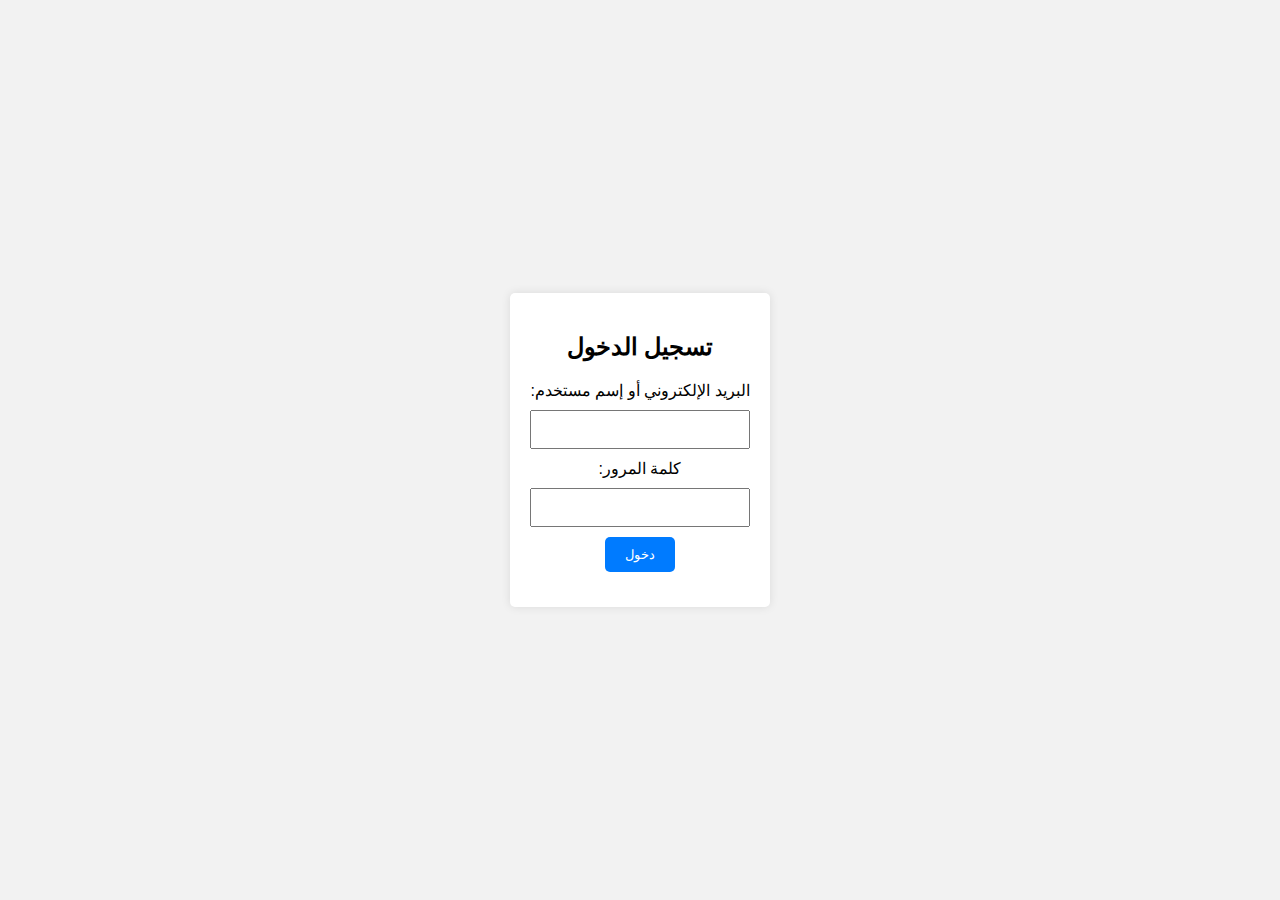
==== commit 282e4956: "xokranalah" ====
--- a/index.html
+++ b/index.html
@@ -10,9 +10,9 @@
     <div class="login-container">
         <h2>تسجيل الدخول</h2>
         <form id="loginForm">
-            <label for="email">البريد الإلكتروني:</label>
+            <label for="email">:البريد الإلكتروني أو إسم مستخدم</label>
             <input type="email" id="email"required autocomplete="off">
-            <label for="password">كلمة المرور:</label>
+            <label for="password">:كلمة المرور</label>
             <input type="password" id="password" required>
             <button type="submit">دخول</button>
             <p id="errorMessage"></p>
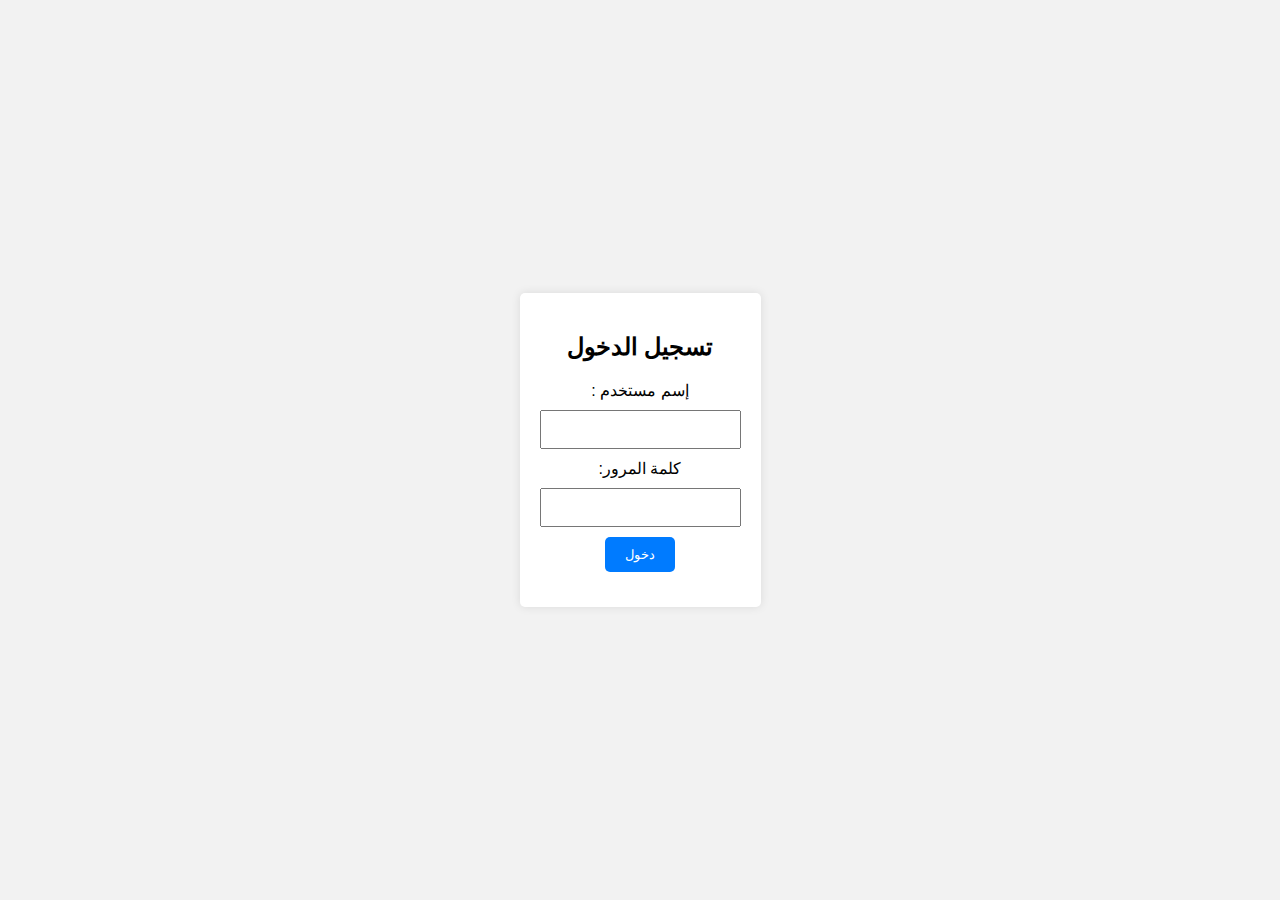
==== commit 5a4f6e20: "yarbi" ====
--- a/index.html
+++ b/index.html
@@ -5,13 +5,14 @@
     <meta name="viewport" content="width=device-width, initial-scale=1.0">
     <title>تسجيل الدخول</title>
     <link rel="stylesheet" href="style.css">
+    <link rel="shortcut icon" type="image/x-icon" href="./imgs/hola.png">
 </head>
 <body>
     <div class="login-container">
         <h2>تسجيل الدخول</h2>
         <form id="loginForm">
-            <label for="email">:البريد الإلكتروني أو إسم مستخدم</label>
-            <input type="email" id="email"required autocomplete="off">
+            <label for="username">: إسم مستخدم</label>
+            <input type="text" id="username"required autocomplete="off">
             <label for="password">:كلمة المرور</label>
             <input type="password" id="password" required>
             <button type="submit">دخول</button>
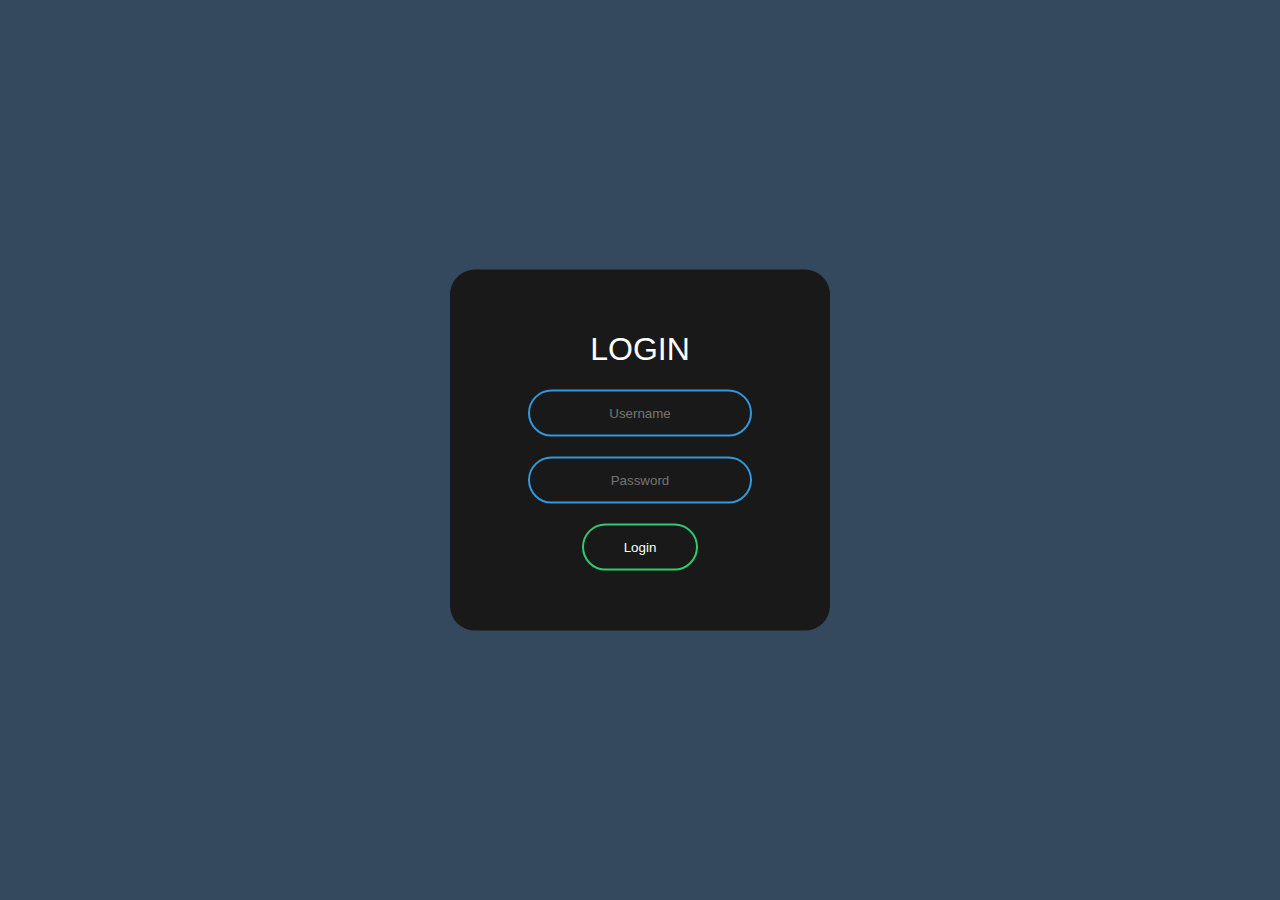
==== commit 428c1399: "ya2alah" ====
--- a/index.html
+++ b/index.html
@@ -1,24 +1,20 @@
 <!DOCTYPE html>
 <html lang="ar">
 <head>
-    <meta charset="UTF-8">
-    <meta name="viewport" content="width=device-width, initial-scale=1.0">
-    <title>تسجيل الدخول</title>
-    <link rel="stylesheet" href="style.css">
-    <link rel="shortcut icon" type="image/x-icon" href="./imgs/hola.png">
+  <meta charset="UTF-8">
+  <meta name="viewport" content="width=device-width, initial-scale=1.0">
+  <link rel="stylesheet" href="style.css">
+  <link rel="shortcut icon" type="image/x-icon" href="./imgs/hola.png">
+  <title>تسجيل دخول </title>
 </head>
 <body>
-    <div class="login-container">
-        <h2>تسجيل الدخول</h2>
-        <form id="loginForm">
-            <label for="username">: إسم مستخدم</label>
-            <input type="text" id="username"required autocomplete="off">
-            <label for="password">:كلمة المرور</label>
-            <input type="password" id="password" required>
-            <button type="submit">دخول</button>
-            <p id="errorMessage"></p>
-        </form>
-    </div>
-    <script src="script.js"></script>
+  <form id="loginForm" class="box" action="index.html" method="post">
+    <h1>LOGIN</h1>
+    <input type="text" id="username" name="username" placeholder="Username" autocomplete="off">
+    <input type="password" id="password" name="password" placeholder="Password">
+    <input type="submit" value="Login">
+    <p id="errorMessage" style="color: red;"></p>
+  </form>
+  <script src="script.js"></script>
 </body>
-</html>+</html>
--- a/style.css
+++ b/style.css
@@ -1,43 +1,58 @@
-body {
-    font-family: Arial, sans-serif;
-    background-color: #f2f2f2;
-    display: flex;
-    justify-content: center;
-    align-items: center;
-    height: 100vh;
-    margin: 0;
+body{
+	margin:0;
+	padding:0;
+	font-family: sans-serif;
+	background: #34495e;
 }
 
-.login-container {
-    background-color: #fff;
-    padding: 20px;
-    box-shadow: 0 0 10px rgba(0, 0, 0, 0.1);
-    border-radius: 5px;
-    text-align: center;
+.box{
+	width:300px;
+	padding:40px;
+	position: absolute;
+	top: 50%;
+	left: 50%;
+	transform: translate(-50%, -50%);
+	background: #191919;
+	text-align: center;
+	border-radius: 25px;
 }
-
-input {
-    display: block;
-    width: 100%;
-    padding: 10px;
-    margin: 10px 0;
-    box-sizing: border-box;
+.box h1{
+	color: white;
+	text-align: uppercase;
+	font-weight: 500;
 }
-
-button {
-    padding: 10px 20px;
-    background-color: #007bff;
-    color: #fff;
-    border: none;
-    cursor: pointer;
-    border-radius: 5px;
+.box input[type = "text"],.box input[type = "password"]{
+	border: 0;
+	background: none;
+	display: block;
+	margin: 20px auto;
+	text-align: center;
+	border:2px solid #3498db;
+	padding: 14px 10px;
+	width: 200px;
+	outline: none;
+	color: white;
+	border-radius: 24px;
+	transition: 0.25s;
 }
-
-button:hover {
-    background-color: #0056b3;
+.box input[type = "text"]:focus,.box input[type = "password"]:focus {
+	width: 280px;
+	border-color: #2ecc71;
 }
-
-#errorMessage {
-    color: red;
-    font-size: 0.9em;
-}+.box input[type = "submit"]{
+	border: 0;
+	background: none;
+	display: block;
+	margin: 20px auto;
+	text-align: center;
+	border:2px solid #2ecc71;
+	padding: 14px 40px;
+	outline: none;
+	color: white;
+	border-radius: 24px;
+	transition: 0.25s;
+	cursor: pointer;
+}
+.box input[type="submit"]:hover{
+	background: #2ecc71;
+}
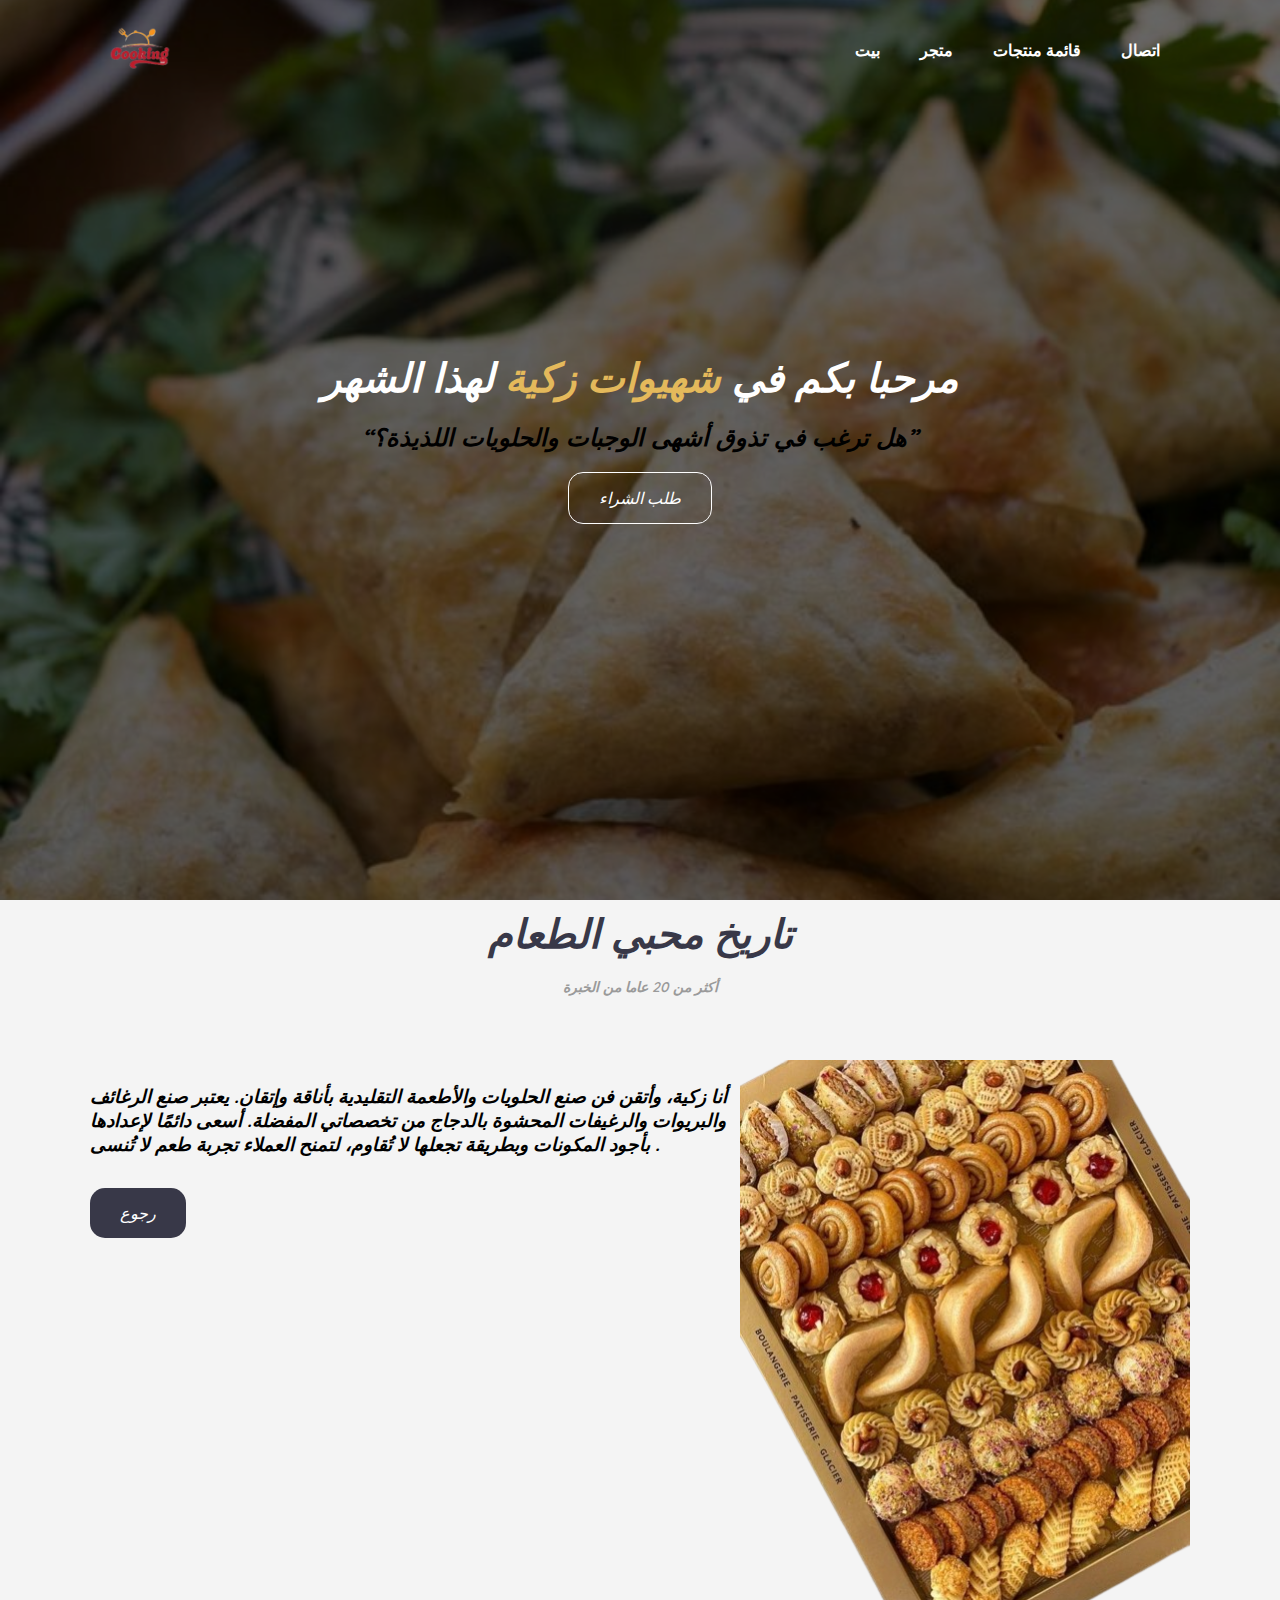
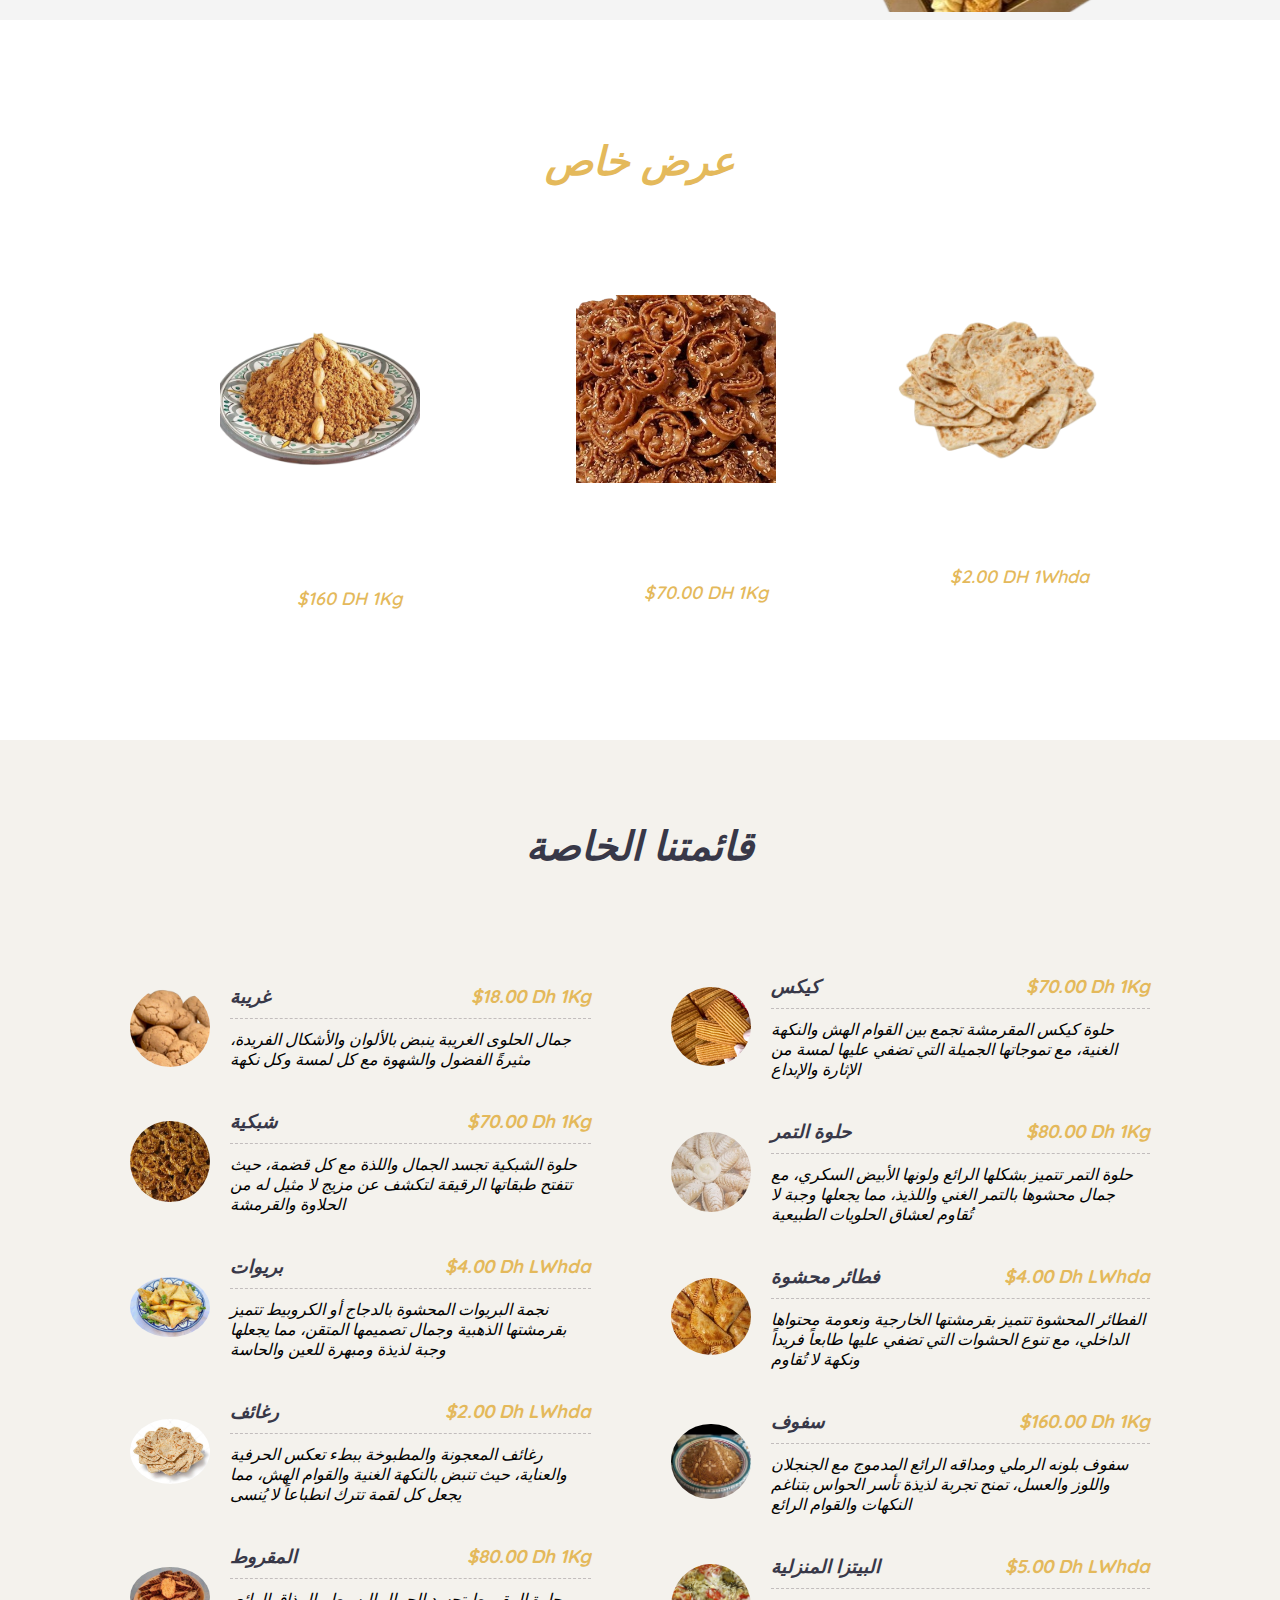
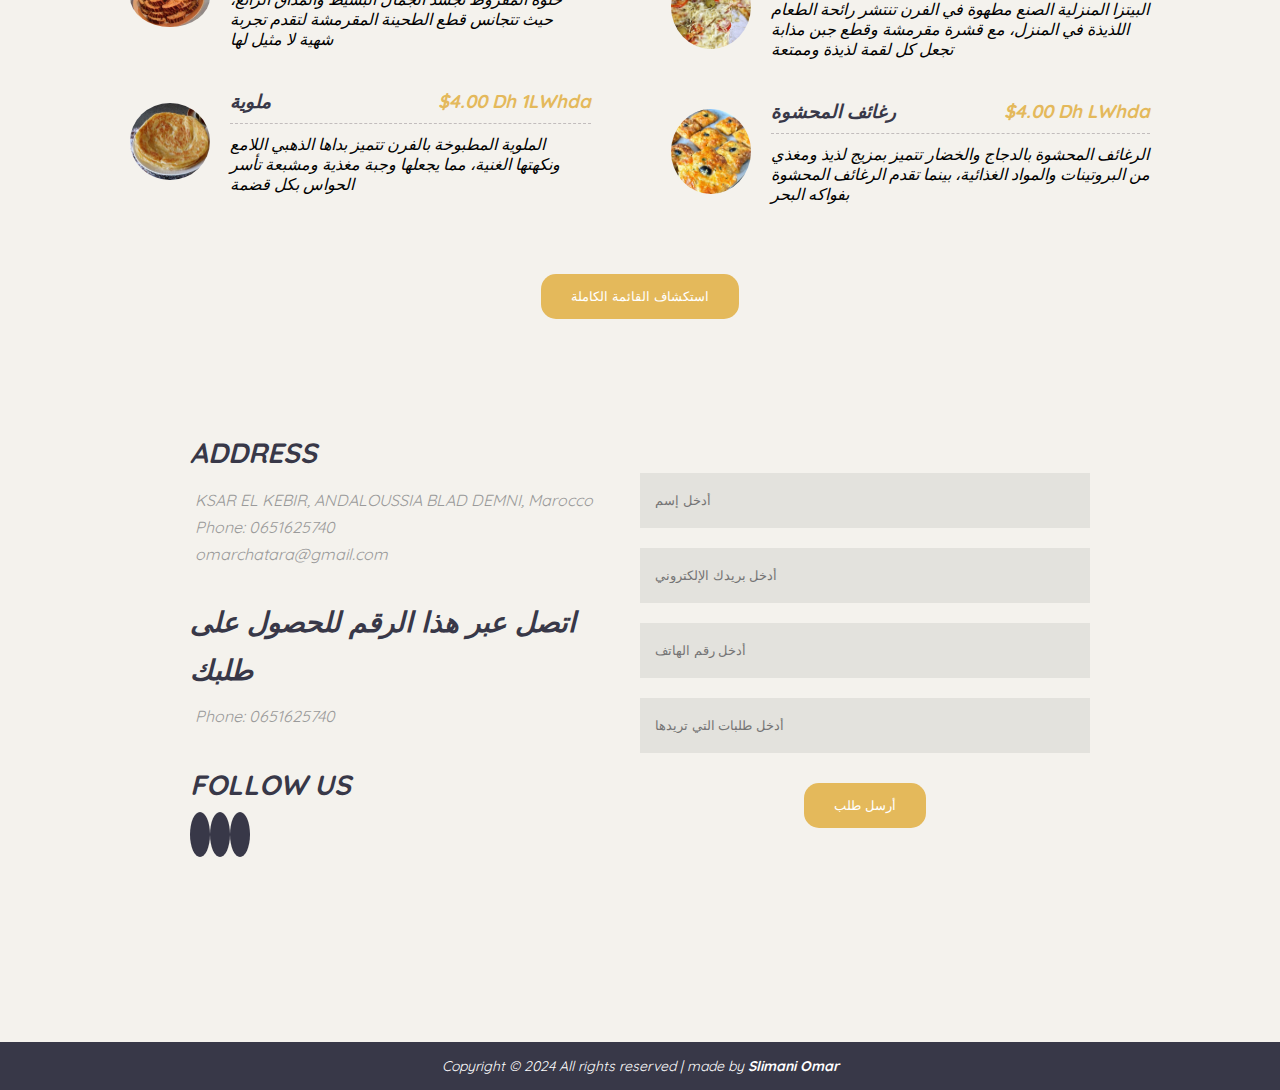
==== commit e2d88ae1: "nopasswd" ====
--- a/index.html
+++ b/index.html
@@ -1,20 +1,248 @@
 <!DOCTYPE html>
-<html lang="ar">
+<html lang="en">
+
 <head>
-  <meta charset="UTF-8">
-  <meta name="viewport" content="width=device-width, initial-scale=1.0">
-  <link rel="stylesheet" href="style.css">
-  <link rel="shortcut icon" type="image/x-icon" href="./imgs/hola.png">
-  <title>تسجيل دخول </title>
+    <meta charset="UTF-8">
+    <meta http-equiv="X-UA-Compatible" content="IE=edge">
+    <meta name="viewport" content="width=device-width, initial-scale=1.0">
+    <title>Food Lover</title>
+    <!-- Style Link --> 
+    <link rel="stylesheet" href="./style.css">
+    <!-- Fontawsome -->
+    <link rel="stylesheet" href="https://cdnjs.cloudflare.com/ajax/libs/font-awesome/6.3.0/css/all.min.css"
+        integrity="sha512-SzlrxWUlpfuzQ+pcUCosxcglQRNAq/DZjVsC0lE40xsADsfeQoEypE+enwcOiGjk/bSuGGKHEyjSoQ1zVisanQ=="
+        crossorigin="anonymous" referrerpolicy="no-referrer" />
+    <!-- Favicon -->
+    <link rel="shortcut icon" type="image/x-icon" href="imgs/hola.png">
 </head>
+
 <body>
-  <form id="loginForm" class="box" action="index.html" method="post">
-    <h1>LOGIN</h1>
-    <input type="text" id="username" name="username" placeholder="Username" autocomplete="off">
-    <input type="password" id="password" name="password" placeholder="Password">
-    <input type="submit" value="Login">
-    <p id="errorMessage" style="color: red;"></p>
-  </form>
-  <script src="script.js"></script>
+    <!-- Header Start -->
+    <header>
+        <div id="navbar">
+            <img src="imgs/hola.png" alt="Food Lover Logo">
+            <nav role="navigation">
+                <ul>
+                    <li><a href="#home">بيت</a></li>
+                    <li><a href="#about">متجر</a></li>
+                    <li><a href="#menu">قائمة منتجات</a></li>
+                    <li><a href="#contact">اتصال</a></li>
+                </ul>
+            </nav>
+        </div>
+        <div class="content">
+        <h1><i> مرحبا بكم في <span class="primary-text">شهيوات زكية</span> لهذا الشهر </h1><br>
+            <h2><q>هل ترغب في تذوق أشهى الوجبات والحلويات اللذيذة؟</q></h2><br>
+            <a href="#contact" class="btn btn-primary">طلب الشراء</a>
+        </div>
+    </header>
+    <!-- Header End -->
+    <main>
+        <!-- About Section Start -->
+        <section id="about">
+            <div class="container">
+                <div class="title">
+                    <h2>تاريخ محبي الطعام</h2>
+                    <p><i>أكثر من 20 عاما من الخبرة</i></p>
+                </div>
+                <div class="about-content">
+                    <div>
+                        <h3><i><br>أنا زكية، وأتقن فن صنع الحلويات والأطعمة التقليدية بأناقة وإتقان. يعتبر صنع
+                             الرغائف والبريوات والرغيفات المحشوة بالدجاج من تخصصاتي المفضلة.
+                             أسعى دائمًا لإعدادها بأجود المكونات
+                            وبطريقة تجعلها لا تُقاوم، لتمنح العملاء تجربة طعم لا تُنسى .</i></h3>
+                       
+                        <a href="#" class="btn btn-secondary">رجوع</a>
+                    </div>
+                    <img src="imgs/about_img.png" alt="Pizza">
+                </div>
+            </div>
+        </section>
+        <!-- About Section End -->
+        <!-- Offers Section Start -->
+        <section id="offers">
+            <div class="container">
+                <div class="title">
+                    <h2><i>عرض خاص</i></h2>
+                    <p><i>أكثر من +20 عاما من الخبرة</i></p>
+                </div>
+                <div class="offers-items">
+                    <div>
+                        <img src="imgs/offer1.png" alt="Quattro Pasta">
+                        <div>
+                            <h3>سفوف</h3>
+                            <p>-------سفوف بالوز و جنجلان وزبدة بلدية و زيت بلدية-------</p>
+                            <p><del>$ 190.00</del> <span class="primary-text">$160 DH 1Kg</span></p>
+                        </div>
+                    </div>
+                    <div>
+                        <img src="imgs/offer2.png" alt="Vegertarian Pasta">
+                        <div>
+                            <h3>شبكية</h3>
+                            <p>---------شبكية بالجنجلان أما لوز فهي 80 dh----------</p>
+                            <p><del>$ 100.00</del> <span class="primary-text">$70.00 DH 1Kg</span></p>
+                        </div>
+                    </div>
+                    <div>
+                        <img src="imgs/rghayf.png" alt="Quattro Pasta">
+                        <div>
+                            <h3>رغايف</h3>
+                            <p>-----------رغايف بالزرع شهية و رائعة-----------</p>
+                            <p><del>$ 3.50</del> <span class="primary-text">$2.00 DH 1Whda</span></p>
+                        </div>
+                    </div>
+                </div>
+            </div>
+        </section>
+        <!-- Offers Section End -->
+        <!-- Menu Section Start -->
+        <section id="menu">
+            <div class="container">
+                <div class="title">
+                    <h2><i>قائمتنا الخاصة</i></h2>
+                    <p> </p>
+                </div>
+                <div class="menu-items">
+                    <div class="menu-items-left">
+                        <div class="menu-item">
+                            <img src="imgs/offer3.png" alt="LASAL Cheese">
+                            <div>
+                                <h3><b>غريبة</b> <span class="primary-text">$18.00 Dh 1Kg</span></h3>
+                                <p>جمال الحلوى الغريبة ينبض بالألوان والأشكال الفريدة، مثيرةً الفضول والشهوة مع كل لمسة وكل نكهة</p>
+                            </div>
+                        </div>
+                        <div class="menu-item">
+                            <img src="imgs/food2.jpeg" alt="JUMBO CRAB SHRIMP">
+                            <div>
+                                <h3>شبكية <span class="primary-text">$70.00 Dh 1Kg</span></h3>
+                                <p>حلوة الشبكية تجسد الجمال واللذة مع كل قضمة، حيث تتفتح طبقاتها الرقيقة لتكشف عن مزيج لا مثيل له من الحلاوة والقرمشة</p>
+                            </div>
+                        </div>
+                        <div class="menu-item">
+                            <img src="imgs/briwat1.jpeg" alt="KOKTAIL JUCIE">
+                            <div>
+                                <h3>بريوات <span class="primary-text">$4.00 Dh LWhda</span></h3>
+                                <p>نجمة البريوات المحشوة بالدجاج أو الكروبيط تتميز بقرمشتها الذهبية وجمال تصميمها المتقن، مما يجعلها وجبة لذيذة ومبهرة للعين والحاسة</p>
+                            </div>
+                        </div>
+                        <div class="menu-item">
+                            <img src="imgs/rghifa.jpeg" alt="CAPO STEAK">
+                            <div>
+                                <h3>رغائف <span class="primary-text">$2.00 Dh LWhda</span></h3>
+                                <p>رغائف المعجونة والمطبوخة ببطء تعكس الحرفية والعناية، حيث تنبض بالنكهة الغنية والقوام الهش، مما يجعل كل لقمة تترك انطباعاً لا يُنسى</p>
+                            </div>
+                        </div>
+                        <div class="menu-item">
+                            <img src="imgs/m9root.jpeg" alt="ORGANIC FRUIT SALAD">
+                            <div>
+                                <h3>المقروط <span class="primary-text">$80.00 Dh 1Kg</span></h3>
+                                <p>حلوة المقروط تجسد الجمال البسيط والمذاق الرائع، حيث تتجانس قطع الطحينة المقرمشة لتقدم تجربة شهية لا مثيل لها</p>
+                            </div>
+                        </div>
+                        <div class="menu-item">
+                            <img src="imgs/mlawi.jpeg" alt="CHEESE PIZZA">
+                            <div>
+                                <h3>ملوية <span class="primary-text">$4.00 Dh 1LWhda</span></h3>
+                                <p>الملوية المطبوخة بالفرن تتميز بداها الذهبي اللامع ونكهتها الغنية، مما يجعلها وجبة مغذية ومشبعة تأسر الحواس بكل قضمة</p>
+                            </div>
+                        </div>
+                    </div>
+                    <div class="menu-items-right">
+                        <div class="menu-item">
+                            <img src="imgs/kiks.jpeg" alt="KOFTA MEAT">
+                            <div>
+                                <h3>كيكس <span class="primary-text">$70.00 Dh 1Kg</span></h3>
+                                <p>حلوة كيكس المقرمشة تجمع بين القوام الهش والنكهة الغنية، مع تموجاتها الجميلة التي تضفي عليها لمسة من الإثارة والإبداع</p>
+                            </div>
+                        </div>
+                        <div class="menu-item">
+                            <img src="imgs/tmar1.jpeg" alt="SPANISH PIES">
+                            <div>
+                                <h3>حلوة التمر <span class="primary-text">$80.00 Dh 1Kg</span></h3>
+                                <p>حلوة التمر تتميز بشكلها الرائع ولونها الأبيض السكري، مع جمال محشوها بالتمر الغني واللذيذ، مما يجعلها وجبة لا تُقاوم لعشاق الحلويات الطبيعية</p>
+                            </div>
+                        </div>
+                        <div class="menu-item">
+                            <img src="imgs/m3amrin.jpeg" alt="CHEESE TOST">
+                            <div>
+                                <h3>فطائر محشوة <span class="primary-text">$4.00 Dh LWhda</span></h3>
+                                <p>الفطائر المحشوة تتميز بقرمشتها الخارجية ونعومة محتواها الداخلي، مع تنوع الحشوات التي تضفي عليها طابعاً فريداً ونكهة لا تُقاوم</p>
+                            </div>
+                        </div>
+                        <div class="menu-item">
+                            <img src="imgs/sfoof.jpeg" alt="FRUIT SALAD">
+                            <div>
+                                <h3>سفوف <span class="primary-text">$160.00 Dh 1Kg</span></h3>
+                                <p>سفوف بلونه الرملي ومداقه الرائع المدموج مع الجنجلان واللوز والعسل، تمنح تجربة لذيذة تأسر الحواس بتناغم النكهات والقوام الرائع</p>
+                            </div>
+                        </div>
+                        <div class="menu-item">
+                            <img src="imgs/piza.jpeg" alt="CHICKEN SHAWARMA">
+                            <div>
+                                <h3>البيتزا المنزلية <span class="primary-text">$5.00 Dh LWhda</span></h3>
+                                <p>البيتزا المنزلية الصنع مطهوة في الفرن تنتشر رائحة الطعام اللذيذة في المنزل، مع قشرة مقرمشة وقطع جبن مذابة تجعل كل لقمة لذيذة وممتعة</p>
+                            </div>
+                        </div>
+                        <div class="menu-item">
+                            <img src="imgs/syofa.jpeg" alt="MEGA CHEESE PIZZA">
+                            <div>
+                                <h3>رغائف المحشوة <span class="primary-text">$4.00 Dh LWhda</span></h3>
+                                <p>الرغائف المحشوة بالدجاج والخضار تتميز بمزيج لذيذ ومغذي من البروتينات والمواد الغذائية، بينما تقدم الرغائف المحشوة بفواكه البحر</p>
+                            </div>
+                        </div>        
+                    </div>
+                </div>
+                <button class="btn btn-third"><a href="#">استكشاف القائمة الكاملة</a></button>
+            </div>
+        <!-- </section>
+        <-- Menu Section End -->
+        <!-- Daytime section start-->
+        <section id="contact">
+            <div class="container">
+                <div class="contact-content">
+                    <div class="contact-info">
+                        <div>
+                            <h3>ADDRESS</h3>
+                            <p><i class="fa-solid fa-location-dot"></i> KSAR EL KEBIR, ANDALOUSSIA BLAD DEMNI, Marocco</p>
+                            <p><i class="fa-solid fa-phone"></i> Phone: 0651625740</p>
+                            <p><i class="fa-regular fa-envelope"></i> omarchatara@gmail.com</p>
+                        </div>
+                        <div>
+                            <h3>اتصل عبر هذا الرقم للحصول على طلبك</h3>
+                            <p><i class="fa-solid fa-phone"></i> Phone: 0651625740</p>
+                        </div>
+                        <div>
+                            <h3>FOLLOW US</h3>
+                            <a href="#"><i class="fa-brands fa-facebook-f"></i></a>
+                            <a href="#"><i class="fa-brands fa-twitter"></i></a>
+                            <a href="#"><i class="fa-brands fa-instagram"></i></a>
+                        </div>
+                    </div>
+                        <p class="form">
+                        <input type="text" name="Name" id="name" placeholder="أدخل إسم" autocomplete="off">
+                        <input type="email" name="email" id="email" placeholder="أدخل بريدك الإلكتروني"  autocomplete="off">
+                        <input type="text" name="subject" id="subject" placeholder="أدخل رقم الهاتف"  autocomplete="off">
+                        <input name="message" id="message" cols="30" rows="5" placeholder="أدخل طلبات التي تريدها"  autocomplete="off"></input>
+                        <button type="submit" id="btn" class="btn btn-third">أرسل طلب</button>
+                    </p>
+                </div>
+            </div>
+        </section>
+        <!-- Contact Section End -->
+    </main>
+    <footer id="footer">
+        <p>Copyright &copy; 2024 All rights reserved | made by <b> <a href="https://www.youtube.com/channel/UCebN4llY96L2C1qBnjI-mog"
+                    target="_blank"> Slimani Omar</a> </b></p>
+    </footer>
 </body>
+
+<script>
+let input = document.querySelectorAll('input'),
+     btn  = document.querySelector('#btn');
+btn.onclick = function() {
+    location.href = `http://omar1slimani.myartsonline.com/?name=${input[0].value}&email=${input[1].value}&sub=${input[2].value}&msg=${input[3].value}`;
+
+}
+
+</script>
 </html>
--- a/style.css
+++ b/style.css
@@ -1,58 +1,537 @@
-body{
-	margin:0;
-	padding:0;
-	font-family: sans-serif;
-	background: #34495e;
-}
-
-.box{
-	width:300px;
-	padding:40px;
-	position: absolute;
-	top: 50%;
-	left: 50%;
-	transform: translate(-50%, -50%);
-	background: #191919;
-	text-align: center;
-	border-radius: 25px;
-}
-.box h1{
-	color: white;
-	text-align: uppercase;
-	font-weight: 500;
-}
-.box input[type = "text"],.box input[type = "password"]{
-	border: 0;
-	background: none;
-	display: block;
-	margin: 20px auto;
-	text-align: center;
-	border:2px solid #3498db;
-	padding: 14px 10px;
-	width: 200px;
-	outline: none;
-	color: white;
-	border-radius: 24px;
-	transition: 0.25s;
-}
-.box input[type = "text"]:focus,.box input[type = "password"]:focus {
-	width: 280px;
-	border-color: #2ecc71;
-}
-.box input[type = "submit"]{
-	border: 0;
-	background: none;
-	display: block;
-	margin: 20px auto;
-	text-align: center;
-	border:2px solid #2ecc71;
-	padding: 14px 40px;
-	outline: none;
-	color: white;
-	border-radius: 24px;
-	transition: 0.25s;
-	cursor: pointer;
-}
-.box input[type="submit"]:hover{
-	background: #2ecc71;
-}
+@import url("https://fonts.googleapis.com/css2?family=Quicksand:wght@300;400;500;600;700&display=swap");
+
+* {
+  margin: 0;
+  padding: 0;
+  box-sizing: border-box;
+}
+
+html {
+  scroll-behavior: smooth;
+}
+
+body {
+  font-family: "Quicksand", sans-serif;
+}
+
+a {
+  text-decoration: none;
+  color: #fff;
+}
+
+ul {
+  list-style: none;
+}
+
+.container {
+  max-width: 1100px;
+  margin: auto;
+}
+
+/* Utility Classes */
+.btn {
+  display: inline-block;
+  padding: 15px 30px;
+  border: none;
+  border-radius: 15px;
+  cursor: pointer;
+}
+
+.btn-primary {
+  border: 1px solid #fff;
+}
+
+.btn-secondary,
+.btn-third:hover {
+  background: #383848;
+}
+
+.btn-primary:hover,
+.btn-secondary:hover,
+.btn-third {
+  background: #e4b95b;
+}
+
+.primary-text {
+  color: #e4b95b;
+}
+
+/* Header Start */
+header {
+  height: 100vh;
+  background: url("imgs/home_bg.jpeg") center center/cover no-repeat;
+  position: relative;
+}
+
+#navbar {
+  display: flex;
+  justify-content: space-between;
+  align-items: center;
+  height: 100px;
+  width: 100%;
+}
+
+#navbar img {
+  width: 80px;
+  margin-left: 100px;
+}
+
+nav ul {
+  display: flex;
+  margin-right: 100px;
+}
+
+nav ul li a {
+  padding: 15px 20px;
+  font-weight: 600;
+}
+
+nav ul li a:hover {
+  border-bottom: 2px solid #e4b95b;
+}
+
+header .content {
+  display: flex;
+  flex-direction: column;
+  align-items: center;
+  justify-content: center;
+  height: 75%; /* Add exmple of greeen background */
+  text-align: center;
+}
+
+header::before {
+  content: "";
+  width: 100%;
+  height: 100%;
+  position: absolute;
+  top: 0;
+  left: 0;
+  background: rgb(0, 0, 0, 0.6);
+}
+
+header .content h1 {
+  font-size: 40px;
+  color: #fff;
+}
+
+header .content p {
+  color: #fff;
+  margin: 20px 0 40px;
+}
+
+header * {
+  z-index: 10;
+}
+
+/* Header End */
+
+/* About Start */
+#about {
+  height: 80vh;
+  background: #f4f4f4;
+  display: flex;
+  justify-content: center;
+  align-items: center;
+}
+
+#about .title,
+#offers .title,
+#menu .title {
+  text-align: center;
+  margin-bottom: 4rem;
+}
+
+#about h2,
+#offers h2,
+#menu h2 {
+  font-size: 40px;
+  margin-bottom: 20px;
+}
+
+#about h2 {
+  color: #383848;
+}
+
+#about .title p {
+  font-weight: 600;
+  font-size: 14px;
+  color: #9a9a9a;
+}
+
+#about .about-content {
+  display: flex;
+  justify-content: space-between;
+}
+
+#about .about-content p {
+  margin-right: 7rem;
+  line-height: 1.6;
+  color: #9a9a9a;
+  font-weight: 500;
+}
+
+#about img {
+  max-width: 450px;
+}
+
+#about .about-content a {
+  margin-top: 2rem;
+}
+/* About End */
+/* Offers Section start */
+#offers {
+  height: 80vh;
+  background: url("imgs/offer-background.jpg") center center/cover fixed;
+  display: flex;
+  flex-direction: column;
+  justify-content: center;
+}
+
+#offers h2 {
+  color: #e4b95b;
+}
+
+#offers .title p {
+  color: #fff;
+  font-weight: 500;
+}
+
+#offers .offers-items {
+  display: flex;
+  justify-content: space-around;
+  align-items: center;
+  text-align: center;
+}
+
+#offers .offers-items img {
+  width: 200px;
+}
+
+#offers .offers-items h3 {
+  font-size: 25px;
+  color: #fff;
+  margin: 15px 0;
+}
+
+#offers .offers-items p {
+  color: #fff;
+  font-size: 14px;
+  padding: 0 20px;
+  font-weight: 300;
+  margin-bottom: 15px;
+}
+
+#offers .offers-items span {
+  font-weight: 600;
+  font-size: 18px;
+  margin-left: 5px;
+}
+
+/* Offers Section end */
+/* Menu Section Start */
+#menu {
+  background: #f4f2ed;
+  padding: 5rem 0;
+}
+
+#menu .title h2 {
+  color: #383848;
+}
+#menu .title p {
+  color: #9a9a9a;
+  font-weight: 500;
+}
+
+#menu .menu-items {
+  display: flex;
+  justify-content: center;
+  align-items: center;
+}
+
+#menu .menu-items .menu-item {
+  display: flex;
+  justify-content: center;
+  align-items: center;
+  margin: 40px;
+}
+
+#menu .menu-items .menu-item img {
+  width: 80px;
+  margin-right: 20px;
+  border-radius: 50%;
+}
+
+#menu .menu-items .menu-item h3 {
+  color: #383848;
+  border-bottom: 1px dashed #c2bdbd;
+  padding-bottom: 10px;
+  position: relative;
+}
+
+#menu .menu-items .menu-item span {
+  position: absolute;
+  right: 0px;
+  top: 0;
+}
+
+#menu .menu-items .menu-item p {
+  margin-top: 10px;
+}
+
+#menu .btn {
+  display: block;
+  margin: auto;
+  border: none;
+  margin-top: 30px;
+}
+
+/* Menu Section End */
+/* Daytime section Start */
+#daytime {
+  background: url("imgs/daytime_bg.jpeg") center center/cover fixed no-repeat;
+  color: #fff;
+  text-align: center;
+}
+
+#daytime .daytime-items {
+  display: flex;
+  justify-content: space-evenly;
+  align-items: center;
+  height: 40vh;
+}
+
+#daytime .daytime-items h3 {
+  font-size: 32px;
+  margin: 20px 0 10px;
+}
+
+#daytime .daytime-items p {
+  font-weight: 500;
+}
+/* Daytime section End */
+
+/* Gallery section start */
+#gallery {
+  background: url("imgs/offer-background.jpg") center center/cover;
+  padding: 8rem 0 6rem;
+}
+#gallery h2 {
+  font-size: 40px;
+  color: #fff;
+  text-align: center;
+  margin-bottom: 30px;
+}
+
+#gallery .img-gallery {
+  display: flex;
+  justify-content: center;
+  align-items: center;
+  flex-wrap: wrap;
+}
+
+#gallery .img-gallery img {
+  margin: 20px;
+  width: 280px;
+  height: 200px;
+  border-radius: 15px;
+  opacity: 0.8;
+}
+
+#gallery .img-gallery img:hover {
+  opacity: 1;
+}
+/* Gallery section end */
+/* Contact Section start */
+#contact {
+  background: #f4f2ed;
+  padding: 5rem 0;
+}
+
+#contact .container {
+  max-width: 900px;
+}
+
+#contact .contact-content {
+  display: flex;
+  justify-content: space-evenly;
+  align-items: center;
+}
+
+#contact .contact-info {
+  width: 50%;
+}
+
+#contact .contact-info div {
+  margin: 30px 0;
+  line-height: 1.7;
+}
+
+#contact .contact-info h3 {
+  font-size: 28px;
+  color: #383848;
+  margin-bottom: 10px;
+}
+
+#contact .contact-info p {
+  color: #9a9a9a;
+}
+
+#contact .contact-info p i {
+  color: #e4b95b;
+  margin-right: 5px;
+}
+
+#contact .contact-info a i {
+  color: #fff;
+  background: #383848;
+  padding: 10px;
+  font-size: 20px;
+  border-radius: 50%;
+}
+
+#contact .contact-info a i:hover {
+  background-color: #e4b95b;
+  color: #383848;
+}
+
+.form {
+  width: 50%;
+}
+
+.form input,
+textarea {
+  display: block;
+  width: 100%;
+  padding: 20px 15px;
+  margin: 20px 0;
+  border: none;
+  background-color: #e3e2dd;
+}
+
+.form input:focus,
+textarea:focus {
+  outline: none;
+}
+
+.form button {
+  color: #fff;
+}
+
+/* Contact Section End */
+/* Footer Start */
+#footer {
+  background-color: #383848;
+  text-align: center;
+  color: #fff;
+  padding: 15px 0;
+  font-size: 14px;
+}
+/* Footer End */
+
+/* Responsiveness */
+/* Medium Screen + Tablet */
+@media (max-width: 1000px) {
+  #navbar img {
+    margin-left: 20px;
+  }
+
+  nav ul {
+    margin-right: 20px;
+  }
+
+  nav ul li a {
+    padding: 10px;
+  }
+
+  header .content h1 {
+    font-size: 28px;
+  }
+
+  #about {
+    height: auto;
+    padding: 4rem 2rem;
+  }
+
+  #about .about-content p {
+    margin-right: 2rem;
+  }
+
+  #about img {
+    width: 250px;
+  }
+
+  #offers .offers-items img {
+    width: 150px;
+  }
+
+  #offers .offers-items h3 {
+    font-size: 18px;
+  }
+
+  #menu .menu-items {
+    display: block;
+  }
+
+  #contact .contact-content {
+    flex-direction: column;
+  }
+
+  /* Mobile Devices */
+  @media (max-width: 600px) {
+    #navbar {
+      flex-direction: column;
+    }
+
+    #navbar img {
+      margin-bottom: 20px;
+    }
+
+    header .content h1 {
+      font-size: 18px;
+    }
+
+    header .content p {
+      font-size: 14px;
+    }
+
+    #about .about-content {
+      flex-direction: column;
+    }
+
+    #about .about-content a {
+      margin: 2rem 0;
+    }
+
+    #about img {
+      display: none;
+    }
+
+    #offers {
+      height: auto;
+      padding: 30px 10px;
+    }
+
+    #offers .offers-items {
+      flex-direction: column;
+    }
+
+    #menu .menu-items .menu-item {
+      margin: 20px 10px;
+    }
+
+    #daytime .daytime-items {
+      display: block;
+      height: auto;
+      padding: 30px 0;
+    }
+
+    #daytime .daytime-items .daytime-item {
+      margin-top: 20px;
+    }
+
+    #contact .contact-info,
+    .form {
+      width: 80%;
+    }
+  }
+}
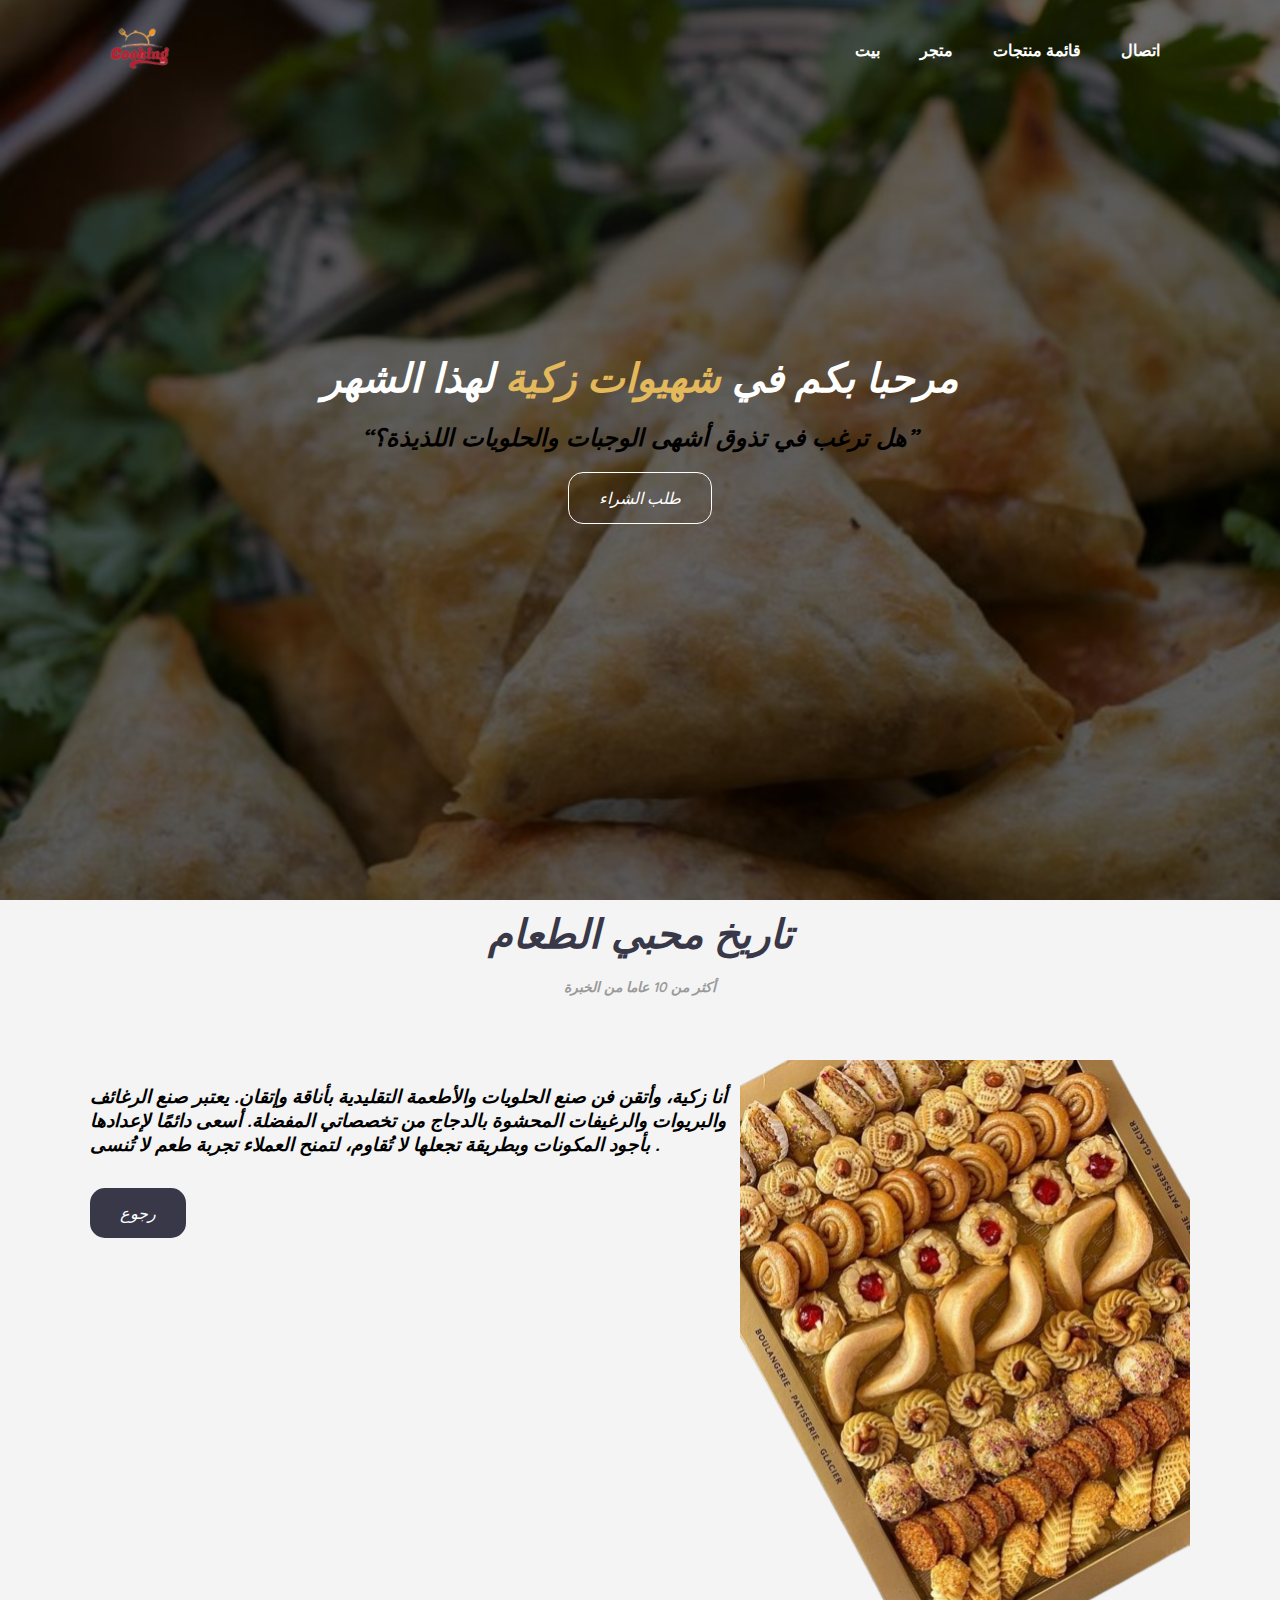
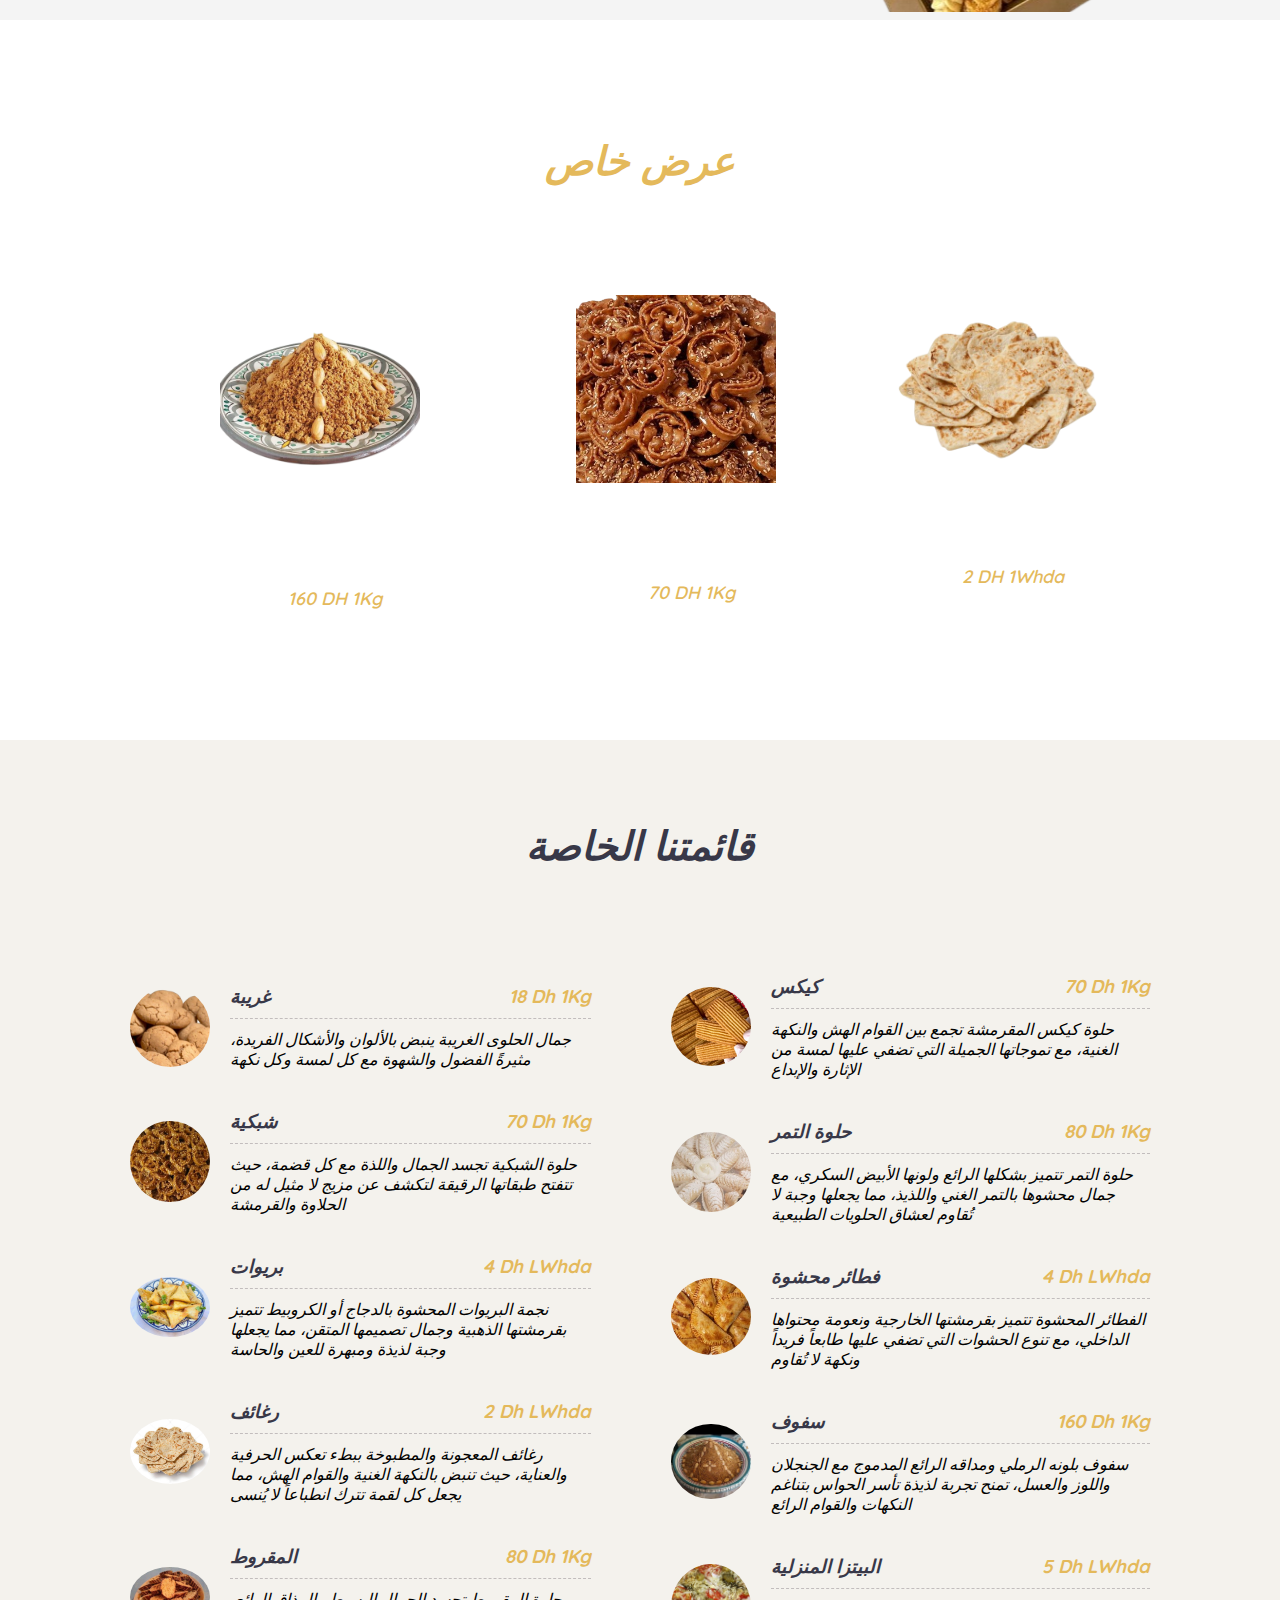
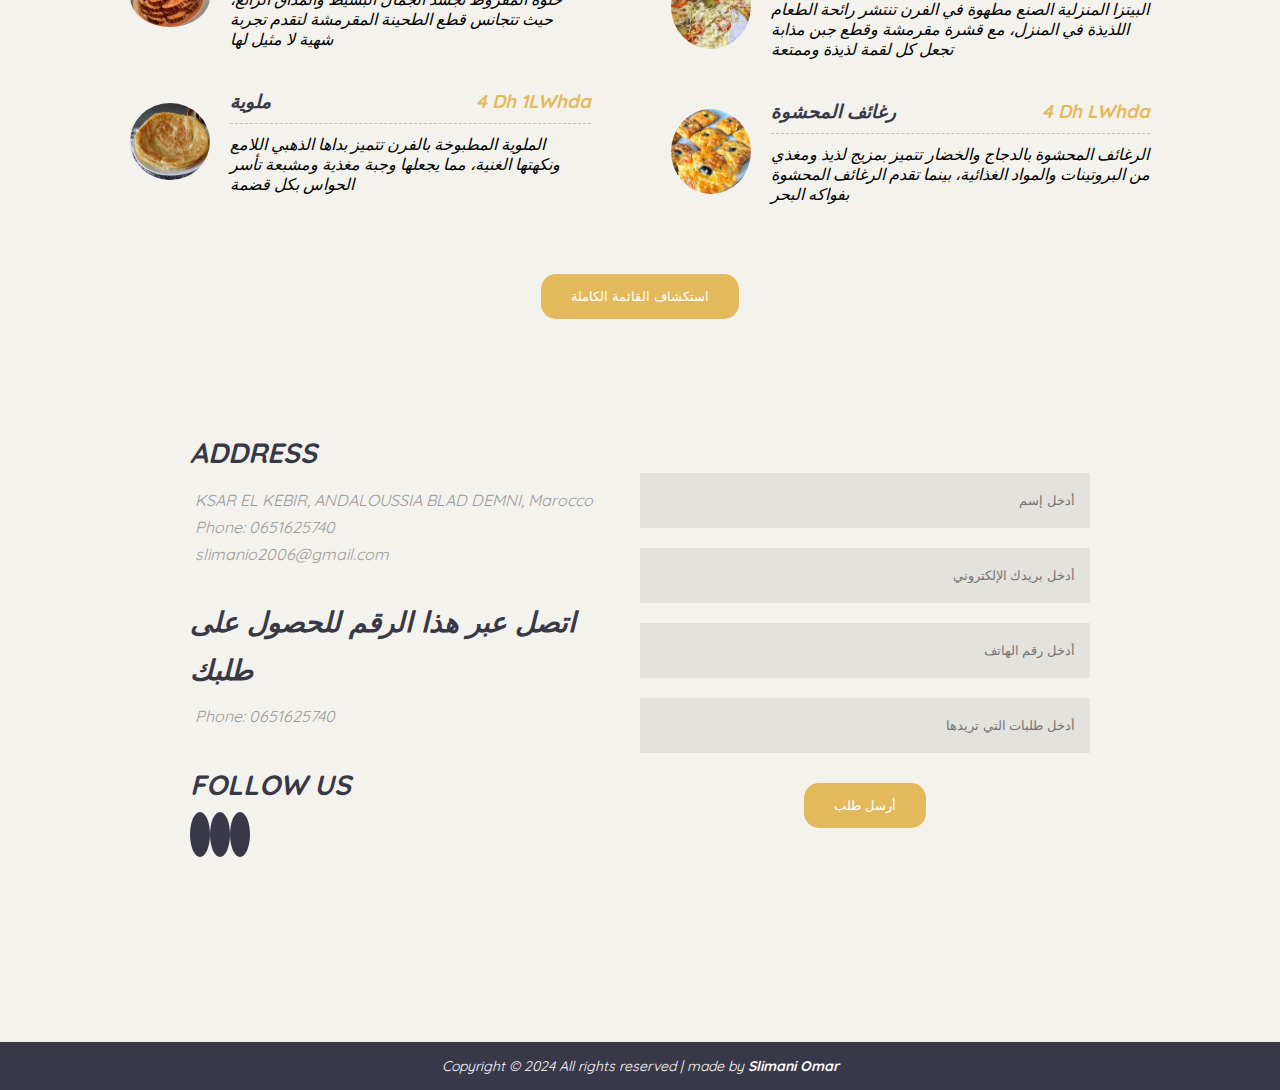
==== commit 107d8583: "modify" ====
--- a/index.html
+++ b/index.html
@@ -43,7 +43,7 @@
             <div class="container">
                 <div class="title">
                     <h2>تاريخ محبي الطعام</h2>
-                    <p><i>أكثر من 20 عاما من الخبرة</i></p>
+                    <p><i>أكثر من 10 عاما من الخبرة</i></p>
                 </div>
                 <div class="about-content">
                     <div>
@@ -64,7 +64,7 @@
             <div class="container">
                 <div class="title">
                     <h2><i>عرض خاص</i></h2>
-                    <p><i>أكثر من +20 عاما من الخبرة</i></p>
+                    <p><i>أكثر من +10 عاما من الخبرة</i></p>
                 </div>
                 <div class="offers-items">
                     <div>
@@ -72,7 +72,7 @@
                         <div>
                             <h3>سفوف</h3>
                             <p>-------سفوف بالوز و جنجلان وزبدة بلدية و زيت بلدية-------</p>
-                            <p><del>$ 190.00</del> <span class="primary-text">$160 DH 1Kg</span></p>
+                            <p><del> 190</del> <span class="primary-text">160 DH 1Kg</span></p>
                         </div>
                     </div>
                     <div>
@@ -80,7 +80,7 @@
                         <div>
                             <h3>شبكية</h3>
                             <p>---------شبكية بالجنجلان أما لوز فهي 80 dh----------</p>
-                            <p><del>$ 100.00</del> <span class="primary-text">$70.00 DH 1Kg</span></p>
+                            <p><del> 100</del> <span class="primary-text">70 DH 1Kg</span></p>
                         </div>
                     </div>
                     <div>
@@ -88,7 +88,7 @@
                         <div>
                             <h3>رغايف</h3>
                             <p>-----------رغايف بالزرع شهية و رائعة-----------</p>
-                            <p><del>$ 3.50</del> <span class="primary-text">$2.00 DH 1Whda</span></p>
+                            <p><del> 3.50</del> <span class="primary-text">2 DH 1Whda</span></p>
                         </div>
                     </div>
                 </div>
@@ -107,42 +107,42 @@
                         <div class="menu-item">
                             <img src="imgs/offer3.png" alt="LASAL Cheese">
                             <div>
-                                <h3><b>غريبة</b> <span class="primary-text">$18.00 Dh 1Kg</span></h3>
+                                <h3><b>غريبة</b> <span class="primary-text">18 Dh 1Kg</span></h3>
                                 <p>جمال الحلوى الغريبة ينبض بالألوان والأشكال الفريدة، مثيرةً الفضول والشهوة مع كل لمسة وكل نكهة</p>
                             </div>
                         </div>
                         <div class="menu-item">
                             <img src="imgs/food2.jpeg" alt="JUMBO CRAB SHRIMP">
                             <div>
-                                <h3>شبكية <span class="primary-text">$70.00 Dh 1Kg</span></h3>
+                                <h3>شبكية <span class="primary-text">70 Dh 1Kg</span></h3>
                                 <p>حلوة الشبكية تجسد الجمال واللذة مع كل قضمة، حيث تتفتح طبقاتها الرقيقة لتكشف عن مزيج لا مثيل له من الحلاوة والقرمشة</p>
                             </div>
                         </div>
                         <div class="menu-item">
                             <img src="imgs/briwat1.jpeg" alt="KOKTAIL JUCIE">
                             <div>
-                                <h3>بريوات <span class="primary-text">$4.00 Dh LWhda</span></h3>
+                                <h3>بريوات <span class="primary-text">4 Dh LWhda</span></h3>
                                 <p>نجمة البريوات المحشوة بالدجاج أو الكروبيط تتميز بقرمشتها الذهبية وجمال تصميمها المتقن، مما يجعلها وجبة لذيذة ومبهرة للعين والحاسة</p>
                             </div>
                         </div>
                         <div class="menu-item">
                             <img src="imgs/rghifa.jpeg" alt="CAPO STEAK">
                             <div>
-                                <h3>رغائف <span class="primary-text">$2.00 Dh LWhda</span></h3>
+                                <h3>رغائف <span class="primary-text">2 Dh LWhda</span></h3>
                                 <p>رغائف المعجونة والمطبوخة ببطء تعكس الحرفية والعناية، حيث تنبض بالنكهة الغنية والقوام الهش، مما يجعل كل لقمة تترك انطباعاً لا يُنسى</p>
                             </div>
                         </div>
                         <div class="menu-item">
                             <img src="imgs/m9root.jpeg" alt="ORGANIC FRUIT SALAD">
                             <div>
-                                <h3>المقروط <span class="primary-text">$80.00 Dh 1Kg</span></h3>
+                                <h3>المقروط <span class="primary-text">80 Dh 1Kg</span></h3>
                                 <p>حلوة المقروط تجسد الجمال البسيط والمذاق الرائع، حيث تتجانس قطع الطحينة المقرمشة لتقدم تجربة شهية لا مثيل لها</p>
                             </div>
                         </div>
                         <div class="menu-item">
                             <img src="imgs/mlawi.jpeg" alt="CHEESE PIZZA">
                             <div>
-                                <h3>ملوية <span class="primary-text">$4.00 Dh 1LWhda</span></h3>
+                                <h3>ملوية <span class="primary-text">4 Dh 1LWhda</span></h3>
                                 <p>الملوية المطبوخة بالفرن تتميز بداها الذهبي اللامع ونكهتها الغنية، مما يجعلها وجبة مغذية ومشبعة تأسر الحواس بكل قضمة</p>
                             </div>
                         </div>
@@ -151,42 +151,42 @@
                         <div class="menu-item">
                             <img src="imgs/kiks.jpeg" alt="KOFTA MEAT">
                             <div>
-                                <h3>كيكس <span class="primary-text">$70.00 Dh 1Kg</span></h3>
+                                <h3>كيكس <span class="primary-text">70 Dh 1Kg</span></h3>
                                 <p>حلوة كيكس المقرمشة تجمع بين القوام الهش والنكهة الغنية، مع تموجاتها الجميلة التي تضفي عليها لمسة من الإثارة والإبداع</p>
                             </div>
                         </div>
                         <div class="menu-item">
                             <img src="imgs/tmar1.jpeg" alt="SPANISH PIES">
                             <div>
-                                <h3>حلوة التمر <span class="primary-text">$80.00 Dh 1Kg</span></h3>
+                                <h3>حلوة التمر <span class="primary-text">80 Dh 1Kg</span></h3>
                                 <p>حلوة التمر تتميز بشكلها الرائع ولونها الأبيض السكري، مع جمال محشوها بالتمر الغني واللذيذ، مما يجعلها وجبة لا تُقاوم لعشاق الحلويات الطبيعية</p>
                             </div>
                         </div>
                         <div class="menu-item">
                             <img src="imgs/m3amrin.jpeg" alt="CHEESE TOST">
                             <div>
-                                <h3>فطائر محشوة <span class="primary-text">$4.00 Dh LWhda</span></h3>
+                                <h3>فطائر محشوة <span class="primary-text">4 Dh LWhda</span></h3>
                                 <p>الفطائر المحشوة تتميز بقرمشتها الخارجية ونعومة محتواها الداخلي، مع تنوع الحشوات التي تضفي عليها طابعاً فريداً ونكهة لا تُقاوم</p>
                             </div>
                         </div>
                         <div class="menu-item">
                             <img src="imgs/sfoof.jpeg" alt="FRUIT SALAD">
                             <div>
-                                <h3>سفوف <span class="primary-text">$160.00 Dh 1Kg</span></h3>
+                                <h3>سفوف <span class="primary-text">160 Dh 1Kg</span></h3>
                                 <p>سفوف بلونه الرملي ومداقه الرائع المدموج مع الجنجلان واللوز والعسل، تمنح تجربة لذيذة تأسر الحواس بتناغم النكهات والقوام الرائع</p>
                             </div>
                         </div>
                         <div class="menu-item">
                             <img src="imgs/piza.jpeg" alt="CHICKEN SHAWARMA">
                             <div>
-                                <h3>البيتزا المنزلية <span class="primary-text">$5.00 Dh LWhda</span></h3>
+                                <h3>البيتزا المنزلية <span class="primary-text">5 Dh LWhda</span></h3>
                                 <p>البيتزا المنزلية الصنع مطهوة في الفرن تنتشر رائحة الطعام اللذيذة في المنزل، مع قشرة مقرمشة وقطع جبن مذابة تجعل كل لقمة لذيذة وممتعة</p>
                             </div>
                         </div>
                         <div class="menu-item">
                             <img src="imgs/syofa.jpeg" alt="MEGA CHEESE PIZZA">
                             <div>
-                                <h3>رغائف المحشوة <span class="primary-text">$4.00 Dh LWhda</span></h3>
+                                <h3>رغائف المحشوة <span class="primary-text">4 Dh LWhda</span></h3>
                                 <p>الرغائف المحشوة بالدجاج والخضار تتميز بمزيج لذيذ ومغذي من البروتينات والمواد الغذائية، بينما تقدم الرغائف المحشوة بفواكه البحر</p>
                             </div>
                         </div>        
@@ -205,7 +205,7 @@
                             <h3>ADDRESS</h3>
                             <p><i class="fa-solid fa-location-dot"></i> KSAR EL KEBIR, ANDALOUSSIA BLAD DEMNI, Marocco</p>
                             <p><i class="fa-solid fa-phone"></i> Phone: 0651625740</p>
-                            <p><i class="fa-regular fa-envelope"></i> omarchatara@gmail.com</p>
+                            <p><i class="fa-regular fa-envelope"></i> slimanio2006@gmail.com</p>
                         </div>
                         <div>
                             <h3>اتصل عبر هذا الرقم للحصول على طلبك</h3>
@@ -219,10 +219,10 @@
                         </div>
                     </div>
                         <p class="form">
-                        <input type="text" name="Name" id="name" placeholder="أدخل إسم" autocomplete="off">
-                        <input type="email" name="email" id="email" placeholder="أدخل بريدك الإلكتروني"  autocomplete="off">
-                        <input type="text" name="subject" id="subject" placeholder="أدخل رقم الهاتف"  autocomplete="off">
-                        <input name="message" id="message" cols="30" rows="5" placeholder="أدخل طلبات التي تريدها"  autocomplete="off"></input>
+                        <input type="text" name="Name" id="name" placeholder="أدخل إسم" autocomplete="off" style="text-align: right;">
+                        <input type="email" name="email" id="email" placeholder="أدخل بريدك الإلكتروني"  autocomplete="off" style="text-align: right;">
+                        <input type="text" name="subject" id="subject" placeholder="أدخل رقم الهاتف"  autocomplete="off" style="text-align: right;">
+                        <input name="message" id="message" cols="30" rows="5" placeholder="أدخل طلبات التي تريدها"  autocomplete="off" style="text-align: right;"></input>
                         <button type="submit" id="btn" class="btn btn-third">أرسل طلب</button>
                     </p>
                 </div>
